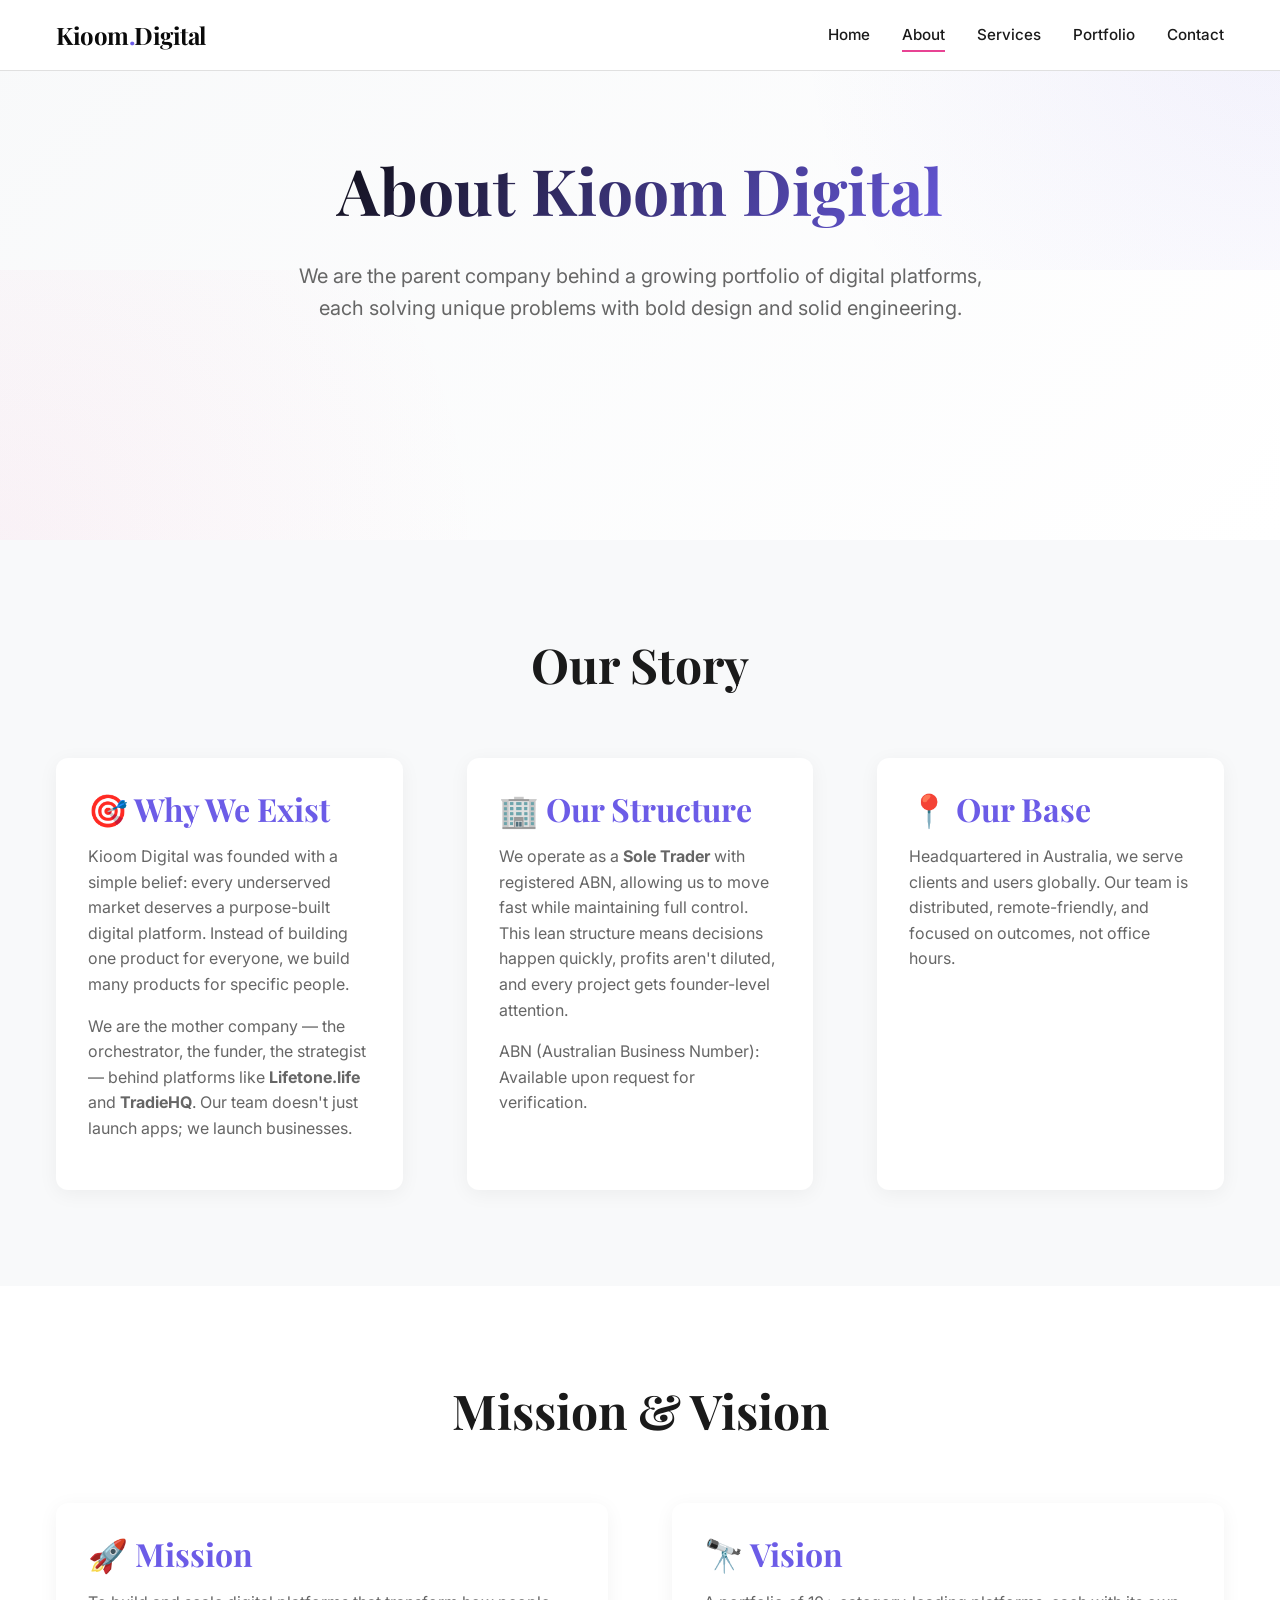
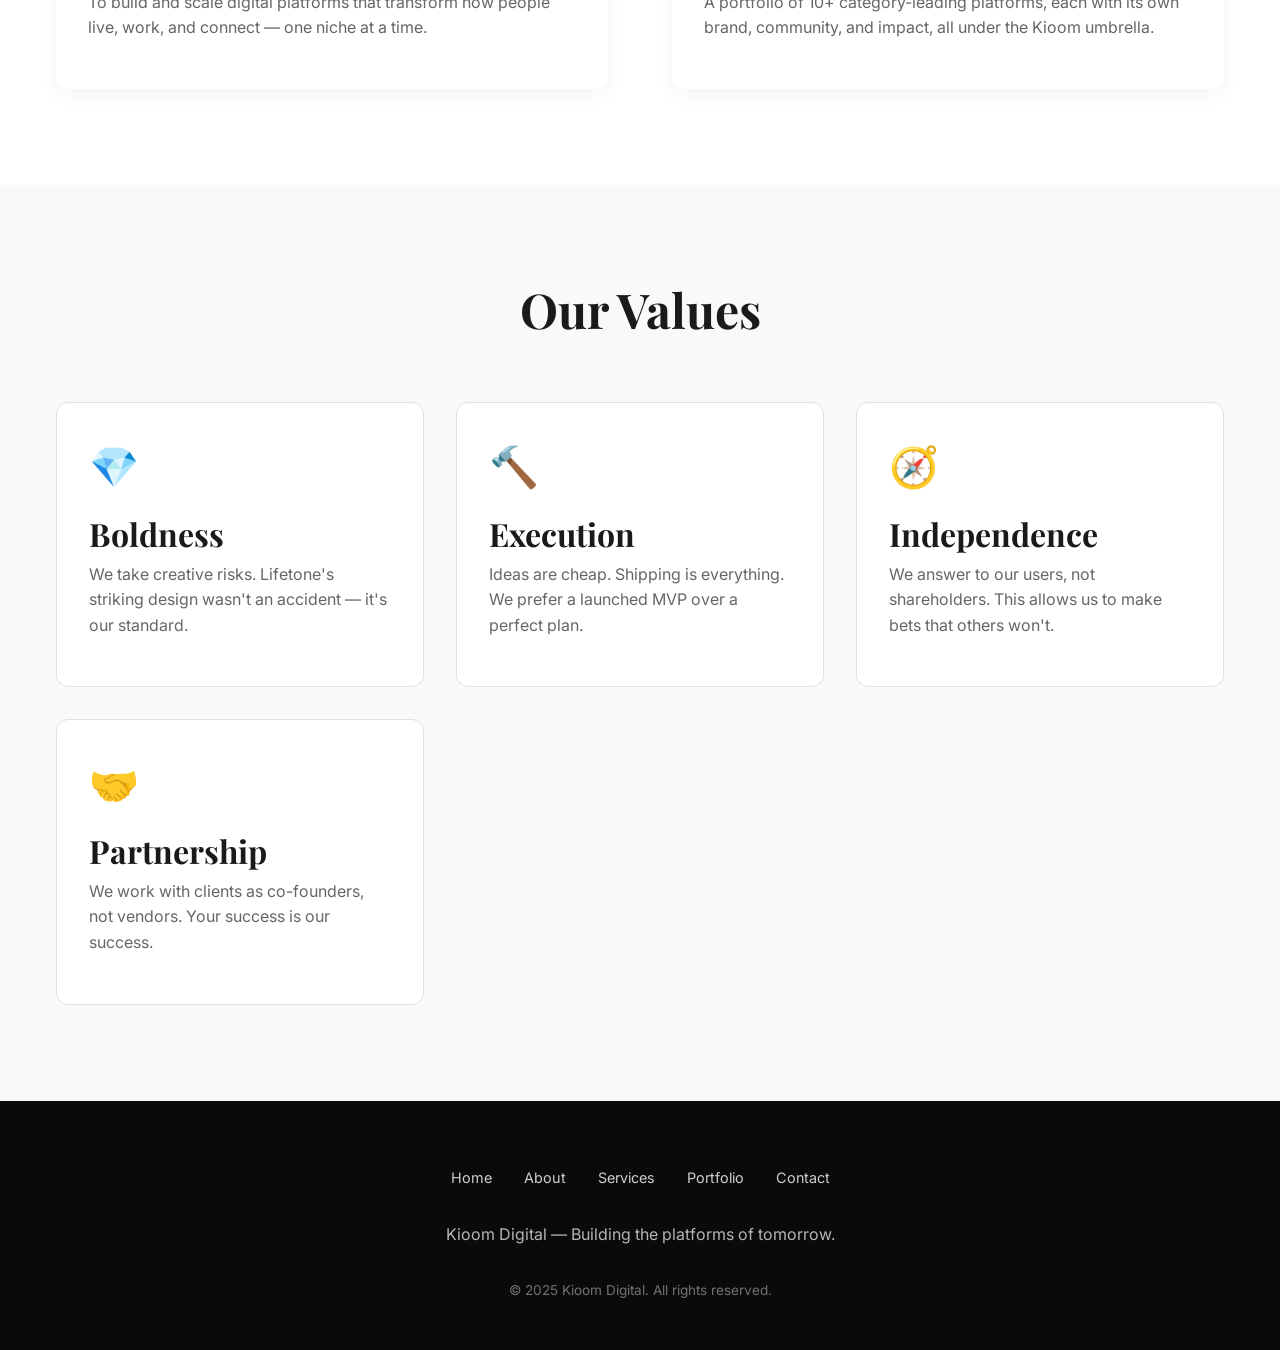
==== about.html @ c4f25bb7 "Initial commit: Kioom Digital website" ====
<!DOCTYPE html>
<html lang="en">
<head>
    <meta charset="UTF-8">
    <meta name="viewport" content="width=device-width, initial-scale=1.0">
    <meta name="description" content="About Kioom Digital - the mother company behind Lifetone.life, TradieHQ, and other innovative online platforms.">
    <title>About Us | Kioom Digital</title>

    <!-- Fonts -->
    <link rel="preconnect" href="https://fonts.googleapis.com">
    <link rel="preconnect" href="https://fonts.gstatic.com" crossorigin>
    <link href="https://fonts.googleapis.com/css2?family=Inter:wght@400;500;600;700&family=Playfair+Display:wght@700;800&display=swap" rel="stylesheet">

    <link rel="stylesheet" href="css/style.css">
</head>
<body>
    <!-- Header -->
    <header>
        <nav>
            <a href="index.html" class="logo">Kioom<span>.</span>Digital</a>
            <button class="mobile-menu-btn" aria-label="Toggle menu">☰</button>
            <ul class="nav-links">
                <li><a href="index.html">Home</a></li>
                <li><a href="about.html" class="active">About</a></li>
                <li><a href="services.html">Services</a></li>
                <li><a href="portfolio.html">Portfolio</a></li>
                <li><a href="contact.html">Contact</a></li>
            </ul>
        </nav>
    </header>

    <!-- About Hero -->
    <section class="hero" style="min-height: 60vh;">
        <div class="hero-content container">
            <h1>About Kioom Digital</h1>
            <p>We are the parent company behind a growing portfolio of digital platforms, each solving unique problems with bold design and solid engineering.</p>
        </div>
    </section>

    <!-- Story -->
    <section class="about">
        <div class="container">
            <div class="section-header">
                <h2>Our Story</h2>
            </div>
            <div class="about-grid">
                <div class="about-card">
                    <h3>🎯 Why We Exist</h3>
                    <p>Kioom Digital was founded with a simple belief: every underserved market deserves a purpose-built digital platform. Instead of building one product for everyone, we build many products for specific people.</p>
                    <p>We are the mother company — the orchestrator, the funder, the strategist — behind platforms like <strong>Lifetone.life</strong> and <strong>TradieHQ</strong>. Our team doesn't just launch apps; we launch businesses.</p>
                </div>
                <div class="about-card">
                    <h3>🏢 Our Structure</h3>
                    <p>We operate as a <strong>Sole Trader</strong> with registered ABN, allowing us to move fast while maintaining full control. This lean structure means decisions happen quickly, profits aren't diluted, and every project gets founder-level attention.</p>
                    <p>ABN (Australian Business Number): Available upon request for verification.</p>
                </div>
                <div class="about-card">
                    <h3>📍 Our Base</h3>
                    <p>Headquartered in Australia, we serve clients and users globally. Our team is distributed, remote-friendly, and focused on outcomes, not office hours.</p>
                </div>
            </div>
        </div>
    </section>

    <!-- Mission & Vision -->
    <section>
        <div class="container">
            <div class="section-header">
                <h2>Mission & Vision</h2>
            </div>
            <div class="about-grid">
                <div class="about-card">
                    <h3>🚀 Mission</h3>
                    <p>To build and scale digital platforms that transform how people live, work, and connect — one niche at a time.</p>
                </div>
                <div class="about-card">
                    <h3>🔭 Vision</h3>
                    <p>A portfolio of 10+ category-leading platforms, each with its own brand, community, and impact, all under the Kioom umbrella.</p>
                </div>
            </div>
        </div>
    </section>

    <!-- Values -->
    <section class="about">
        <div class="container">
            <div class="section-header">
                <h2>Our Values</h2>
            </div>
            <div class="services-grid">
                <div class="service-card">
                    <div class="service-icon">💎</div>
                    <h3>Boldness</h3>
                    <p>We take creative risks. Lifetone's striking design wasn't an accident — it's our standard.</p>
                </div>
                <div class="service-card">
                    <div class="service-icon">🔨</div>
                    <h3>Execution</h3>
                    <p>Ideas are cheap. Shipping is everything. We prefer a launched MVP over a perfect plan.</p>
                </div>
                <div class="service-card">
                    <div class="service-icon">🧭</div>
                    <h3>Independence</h3>
                    <p>We answer to our users, not shareholders. This allows us to make bets that others won't.</p>
                </div>
                <div class="service-card">
                    <div class="service-icon">🤝</div>
                    <h3>Partnership</h3>
                    <p>We work with clients as co-founders, not vendors. Your success is our success.</p>
                </div>
            </div>
        </div>
    </section>

    <!-- Footer -->
    <footer>
        <div class="container">
            <ul class="footer-links">
                <li><a href="index.html">Home</a></li>
                <li><a href="about.html">About</a></li>
                <li><a href="services.html">Services</a></li>
                <li><a href="portfolio.html">Portfolio</a></li>
                <li><a href="contact.html">Contact</a></li>
            </ul>
            <p>Kioom Digital — Building the platforms of tomorrow.</p>
            <p class="copyright">&copy; 2025 Kioom Digital. All rights reserved.</p>
        </div>
    </footer>

    <script src="js/script.js"></script>
</body>
</html>
---- css/style.css ----
/* Reset and Base Styles */
* {
    margin: 0;
    padding: 0;
    box-sizing: border-box;
}

:root {
    /* Color Palette - Minimal with strong accent */
    --color-bg: #ffffff;
    --color-text: #1a1a1a;
    --color-text-muted: #666666;
    --color-primary: #6c5ce7; /* Soft purple accent - inspired by Lifetone's boldness */
    --color-accent: #e84393; /* Bold pink/magenta for CTAs */
    --color-light: #f8f9fa;
    --color-border: #e0e0e0;
    --color-dark: #0a0a0a;

    /* Typography */
    --font-main: 'Inter', -apple-system, BlinkMacSystemFont, sans-serif;
    --font-heading: 'Playfair Display', Georgia, serif;

    /* Spacing */
    --spacing-xs: 0.5rem;
    --spacing-sm: 1rem;
    --spacing-md: 2rem;
    --spacing-lg: 4rem;
    --spacing-xl: 6rem;

    /* Transitions */
    --transition: all 0.3s ease;
}

html {
    scroll-behavior: smooth;
}

body {
    font-family: var(--font-main);
    background-color: var(--color-bg);
    color: var(--color-text);
    line-height: 1.6;
    overflow-x: hidden;
}

/* Typography */
h1, h2, h3, h4 {
    font-family: var(--font-heading);
    font-weight: 700;
    line-height: 1.2;
    margin-bottom: var(--spacing-sm);
}

h1 { font-size: clamp(2.5rem, 5vw, 4rem); }
h2 { font-size: clamp(2rem, 4vw, 3rem); }
h3 { font-size: clamp(1.5rem, 3vw, 2rem); }
h4 { font-size: 1.25rem; }

p {
    margin-bottom: var(--spacing-sm);
    color: var(--color-text-muted);
    font-size: 1rem;
}

a {
    color: var(--color-primary);
    text-decoration: none;
    transition: var(--transition);
}

a:hover {
    color: var(--color-accent);
}

/* Container */
.container {
    max-width: 1200px;
    margin: 0 auto;
    padding: 0 var(--spacing-sm);
}

/* Header & Navigation */
header {
    position: fixed;
    top: 0;
    left: 0;
    right: 0;
    background: rgba(255, 255, 255, 0.95);
    backdrop-filter: blur(10px);
    -webkit-backdrop-filter: blur(10px);
    border-bottom: 1px solid var(--color-border);
    z-index: 1000;
    transition: var(--transition);
}

nav {
    display: flex;
    justify-content: space-between;
    align-items: center;
    height: 70px;
    max-width: 1200px;
    margin: 0 auto;
    padding: 0 var(--spacing-sm);
}

.logo {
    font-family: var(--font-heading);
    font-size: 1.5rem;
    font-weight: 700;
    color: var(--color-dark);
    text-decoration: none;
    letter-spacing: -0.02em;
}

.logo span {
    color: var(--color-primary);
}

.nav-links {
    display: flex;
    gap: var(--spacing-md);
    list-style: none;
}

.nav-links a {
    font-size: 0.95rem;
    font-weight: 500;
    color: var(--color-text);
    padding: var(--spacing-xs) 0;
    position: relative;
}

.nav-links a::after {
    content: '';
    position: absolute;
    bottom: 0;
    left: 0;
    width: 0;
    height: 2px;
    background: var(--color-accent);
    transition: width 0.3s ease;
}

.nav-links a:hover::after,
.nav-links a.active::after {
    width: 100%;
}

/* Mobile Navigation (simple) */
.mobile-menu-btn {
    display: none;
    background: none;
    border: none;
    font-size: 1.5rem;
    cursor: pointer;
    color: var(--color-text);
}

/* Hero Section */
.hero {
    min-height: 100vh;
    display: flex;
    align-items: center;
    justify-content: center;
    text-align: center;
    padding: var(--spacing-xl) var(--spacing-sm);
    background: linear-gradient(135deg, var(--color-light) 0%, var(--color-bg) 100%);
    position: relative;
    overflow: hidden;
}

.hero::before {
    content: '';
    position: absolute;
    top: -50%;
    right: -50%;
    width: 100%;
    height: 100%;
    background: radial-gradient(circle, rgba(108, 92, 231, 0.08) 0%, transparent 70%);
    z-index: 0;
}

.hero::after {
    content: '';
    position: absolute;
    bottom: -50%;
    left: -50%;
    width: 100%;
    height: 100%;
    background: radial-gradient(circle, rgba(232, 67, 147, 0.05) 0%, transparent 70%);
    z-index: 0;
}

.hero-content {
    position: relative;
    z-index: 1;
    max-width: 900px;
}

.hero h1 {
    margin-bottom: var(--spacing-md);
    background: linear-gradient(135deg, var(--color-dark) 0%, var(--color-primary) 100%);
    -webkit-background-clip: text;
    -webkit-text-fill-color: transparent;
    background-clip: text;
}

.hero p {
    font-size: clamp(1.1rem, 2vw, 1.25rem);
    margin-bottom: var(--spacing-lg);
    max-width: 700px;
    margin-left: auto;
    margin-right: auto;
}

.hero-buttons {
    display: flex;
    gap: var(--spacing-sm);
    justify-content: center;
    flex-wrap: wrap;
}

/* Buttons */
.btn {
    display: inline-flex;
    align-items: center;
    gap: var(--spacing-xs);
    padding: 0.875rem 2rem;
    border-radius: 50px;
    font-weight: 600;
    font-size: 0.95rem;
    cursor: pointer;
    transition: var(--transition);
    border: 2px solid transparent;
    text-decoration: none;
}

.btn-primary {
    background: var(--color-accent);
    color: white;
    border-color: var(--color-accent);
}

.btn-primary:hover {
    background: var(--color-dark);
    border-color: var(--color-dark);
    transform: translateY(-2px);
    box-shadow: 0 4px 12px rgba(232, 67, 147, 0.3);
}

.btn-secondary {
    background: transparent;
    color: var(--color-primary);
    border-color: var(--color-primary);
}

.btn-secondary:hover {
    background: var(--color-primary);
    color: white;
    transform: translateY(-2px);
}

/* Sections */
section {
    padding: var(--spacing-xl) 0;
}

.section-header {
    text-align: center;
    max-width: 700px;
    margin: 0 auto var(--spacing-lg);
}

.section-header h2 {
    margin-bottom: var(--spacing-sm);
}

.section-header p {
    margin-bottom: 0;
}

/* About Section */
.about {
    background: var(--color-light);
}

.about-grid {
    display: grid;
    grid-template-columns: repeat(auto-fit, minmax(300px, 1fr));
    gap: var(--spacing-lg);
    margin-top: var(--spacing-lg);
}

.about-card {
    background: white;
    padding: var(--spacing-md);
    border-radius: 12px;
    box-shadow: 0 4px 20px rgba(0,0,0,0.05);
    transition: var(--transition);
}

.about-card:hover {
    transform: translateY(-5px);
    box-shadow: 0 8px 30px rgba(0,0,0,0.1);
}

.about-card h3 {
    color: var(--color-primary);
    margin-bottom: var(--spacing-sm);
}

/* Services Section */
.services-grid {
    display: grid;
    grid-template-columns: repeat(auto-fit, minmax(280px, 1fr));
    gap: var(--spacing-md);
    margin-top: var(--spacing-lg);
}

.service-card {
    background: white;
    border: 1px solid var(--color-border);
    border-radius: 12px;
    padding: var(--spacing-md);
    transition: var(--transition);
    position: relative;
    overflow: hidden;
}

.service-card::before {
    content: '';
    position: absolute;
    top: 0;
    left: 0;
    width: 4px;
    height: 100%;
    background: var(--color-accent);
    transform: scaleY(0);
    transition: transform 0.3s ease;
}

.service-card:hover::before {
    transform: scaleY(1);
}

.service-card:hover {
    border-color: var(--color-accent);
    transform: translateY(-3px);
    box-shadow: 0 8px 25px rgba(0,0,0,0.08);
}

.service-icon {
    font-size: 2.5rem;
    margin-bottom: var(--spacing-sm);
}

.service-card h3 {
    margin-bottom: var(--spacing-xs);
}

/* Portfolio Section */
.portfolio {
    background: var(--color-light);
}

.portfolio-grid {
    display: grid;
    grid-template-columns: repeat(auto-fit, minmax(320px, 1fr));
    gap: var(--spacing-lg);
    margin-top: var(--spacing-lg);
}

.portfolio-item {
    background: white;
    border-radius: 16px;
    overflow: hidden;
    box-shadow: 0 4px 20px rgba(0,0,0,0.08);
    transition: var(--transition);
}

.portfolio-item:hover {
    transform: translateY(-8px);
    box-shadow: 0 12px 40px rgba(0,0,0,0.15);
}

.portfolio-image {
    width: 100%;
    height: 220px;
    object-fit: cover;
    background: linear-gradient(135deg, var(--color-primary) 0%, var(--color-accent) 100%);
    display: flex;
    align-items: center;
    justify-content: center;
    color: white;
    font-size: 2rem;
    font-family: var(--font-heading);
}

.portfolio-content {
    padding: var(--spacing-md);
}

.portfolio-content h3 {
    margin-bottom: var(--spacing-xs);
    color: var(--color-dark);
}

.portfolio-content .tag {
    display: inline-block;
    padding: 0.25rem 0.75rem;
    background: var(--color-light);
    color: var(--color-primary);
    border-radius: 50px;
    font-size: 0.75rem;
    font-weight: 600;
    margin-bottom: var(--spacing-sm);
}

/* Contact Section */
.contact-container {
    max-width: 800px;
    margin: 0 auto;
}

.contact-form {
    background: white;
    padding: var(--spacing-lg);
    border-radius: 16px;
    box-shadow: 0 8px 30px rgba(0,0,0,0.08);
    border: 1px solid var(--color-border);
}

.form-group {
    margin-bottom: var(--spacing-md);
}

.form-group label {
    display: block;
    margin-bottom: var(--spacing-xs);
    font-weight: 600;
    color: var(--color-dark);
}

.form-group input,
.form-group textarea,
.form-group select {
    width: 100%;
    padding: 0.875rem;
    border: 1px solid var(--color-border);
    border-radius: 8px;
    font-family: var(--font-main);
    font-size: 1rem;
    transition: var(--transition);
}

.form-group input:focus,
.form-group textarea:focus,
.form-group select:focus {
    outline: none;
    border-color: var(--color-accent);
    box-shadow: 0 0 0 3px rgba(232, 67, 147, 0.1);
}

.form-group textarea {
    min-height: 150px;
    resize: vertical;
}

.form-row {
    display: grid;
    grid-template-columns: 1fr 1fr;
    gap: var(--spacing-md);
}

/* Footer */
footer {
    background: var(--color-dark);
    color: white;
    padding: var(--spacing-lg) 0 var(--spacing-md);
    text-align: center;
}

footer p {
    color: rgba(255,255,255,0.7);
    margin-bottom: var(--spacing-sm);
}

.footer-links {
    display: flex;
    justify-content: center;
    gap: var(--spacing-md);
    list-style: none;
    margin-bottom: var(--spacing-md);
}

.footer-links a {
    color: white;
    font-size: 0.9rem;
    opacity: 0.8;
    transition: opacity 0.3s;
}

.footer-links a:hover {
    opacity: 1;
    color: var(--color-accent);
}

.copyright {
    font-size: 0.85rem;
    opacity: 0.6;
    margin-top: var(--spacing-md);
}

/* Utility Classes */
.text-center { text-align: center; }
.text-left { text-align: left; }
.text-right { text-align: right; }
.mt-sm { margin-top: var(--spacing-sm); }
.mt-md { margin-top: var(--spacing-md); }
.mt-lg { margin-top: var(--spacing-lg); }
.mb-sm { margin-bottom: var(--spacing-sm); }
.mb-md { margin-bottom: var(--spacing-md); }
.mb-lg { margin-bottom: var(--spacing-lg); }

/* Brands Section (on homepage) */
.brands {
    padding: var(--spacing-md) 0;
    opacity: 0.7;
}

.brand-list {
    display: flex;
    justify-content: center;
    flex-wrap: wrap;
    gap: var(--spacing-md);
}

.brand-item {
    font-family: var(--font-heading);
    font-size: 1.25rem;
    color: var(--color-text-muted);
    padding: var(--spacing-xs) var(--spacing-sm);
    border-right: 1px solid var(--color-border);
}

.brand-item:last-child {
    border-right: none;
}

/* Responsive */
@media (max-width: 768px) {
    .nav-links {
        display: none; /* Simplification: hide on mobile for now */
    }

    .mobile-menu-btn {
        display: block;
    }

    .hero-buttons {
        flex-direction: column;
        align-items: center;
    }

    .btn {
        width: 100%;
        max-width: 300px;
        justify-content: center;
    }

    .form-row {
        grid-template-columns: 1fr;
    }

    section {
        padding: var(--spacing-lg) 0;
    }
}

/* Smooth scroll behavior for anchor links */
html {
    scroll-padding-top: 80px; /* offset fixed header */
}
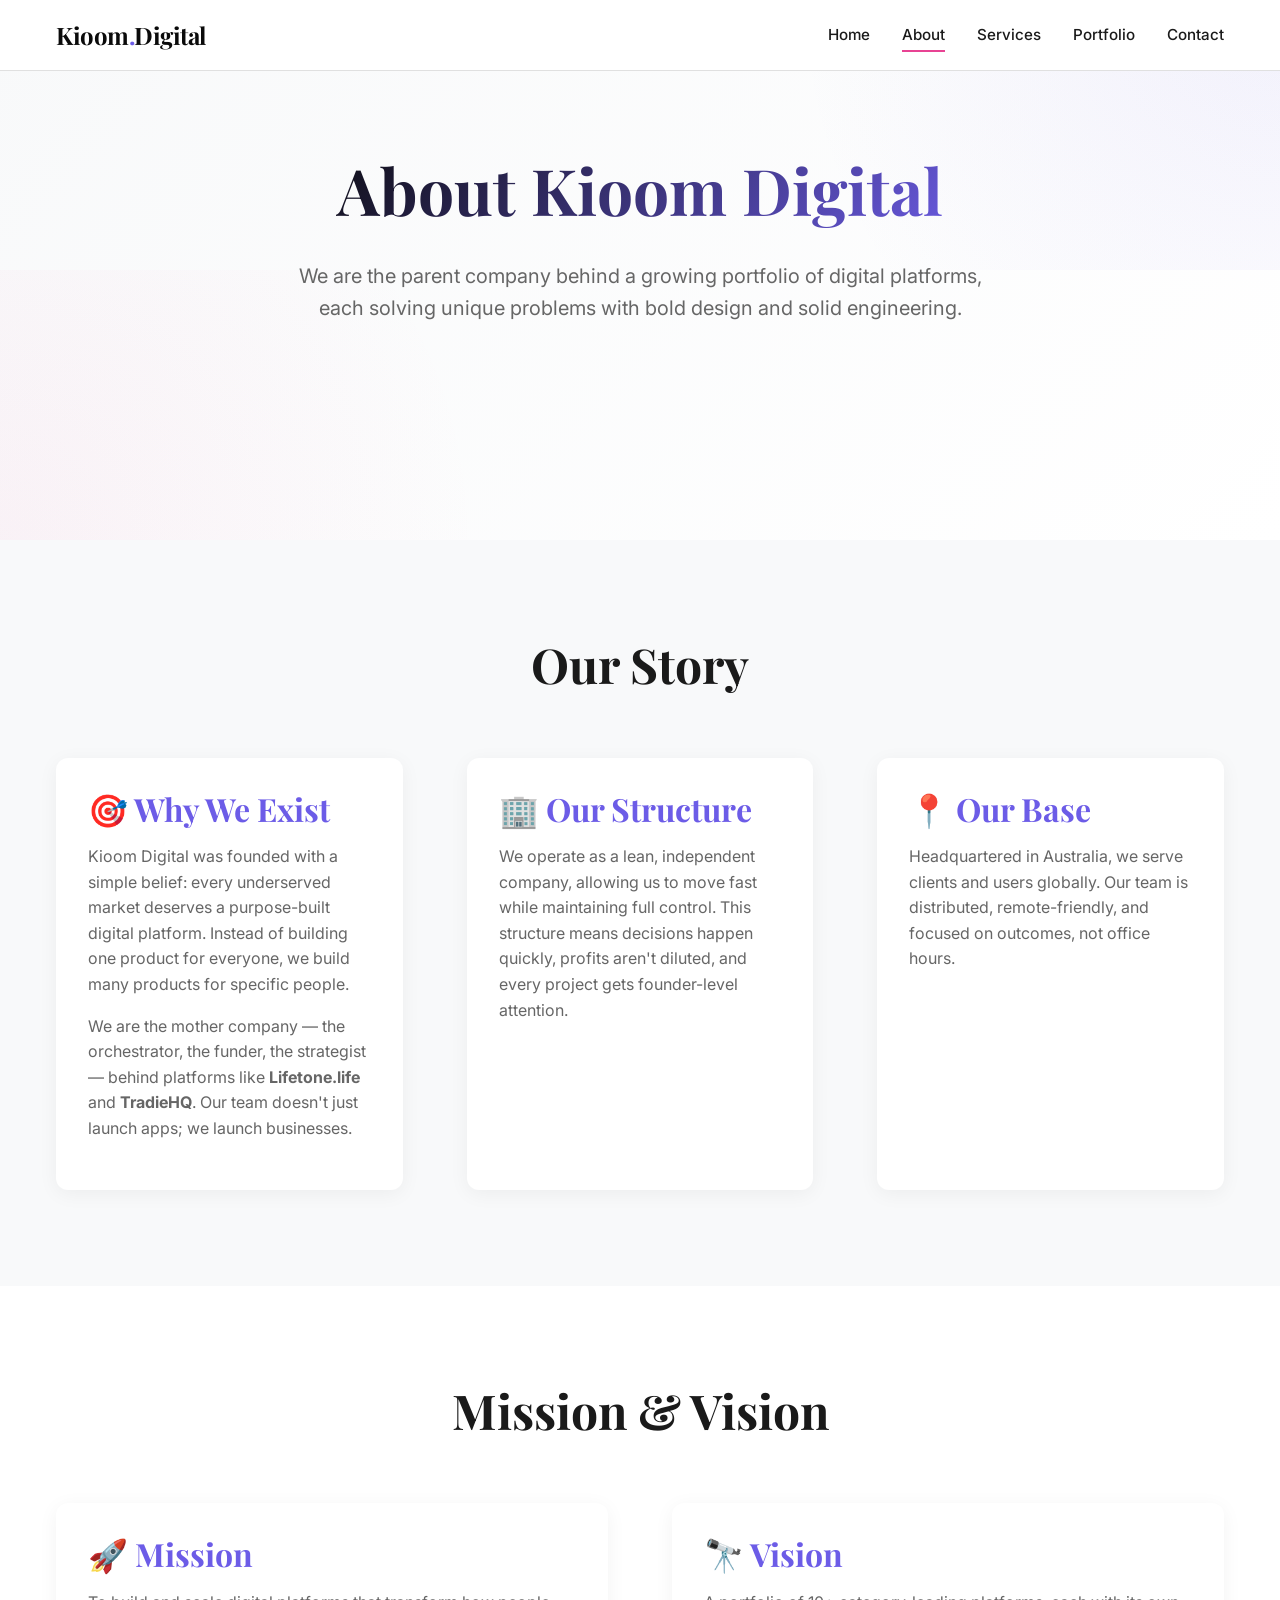
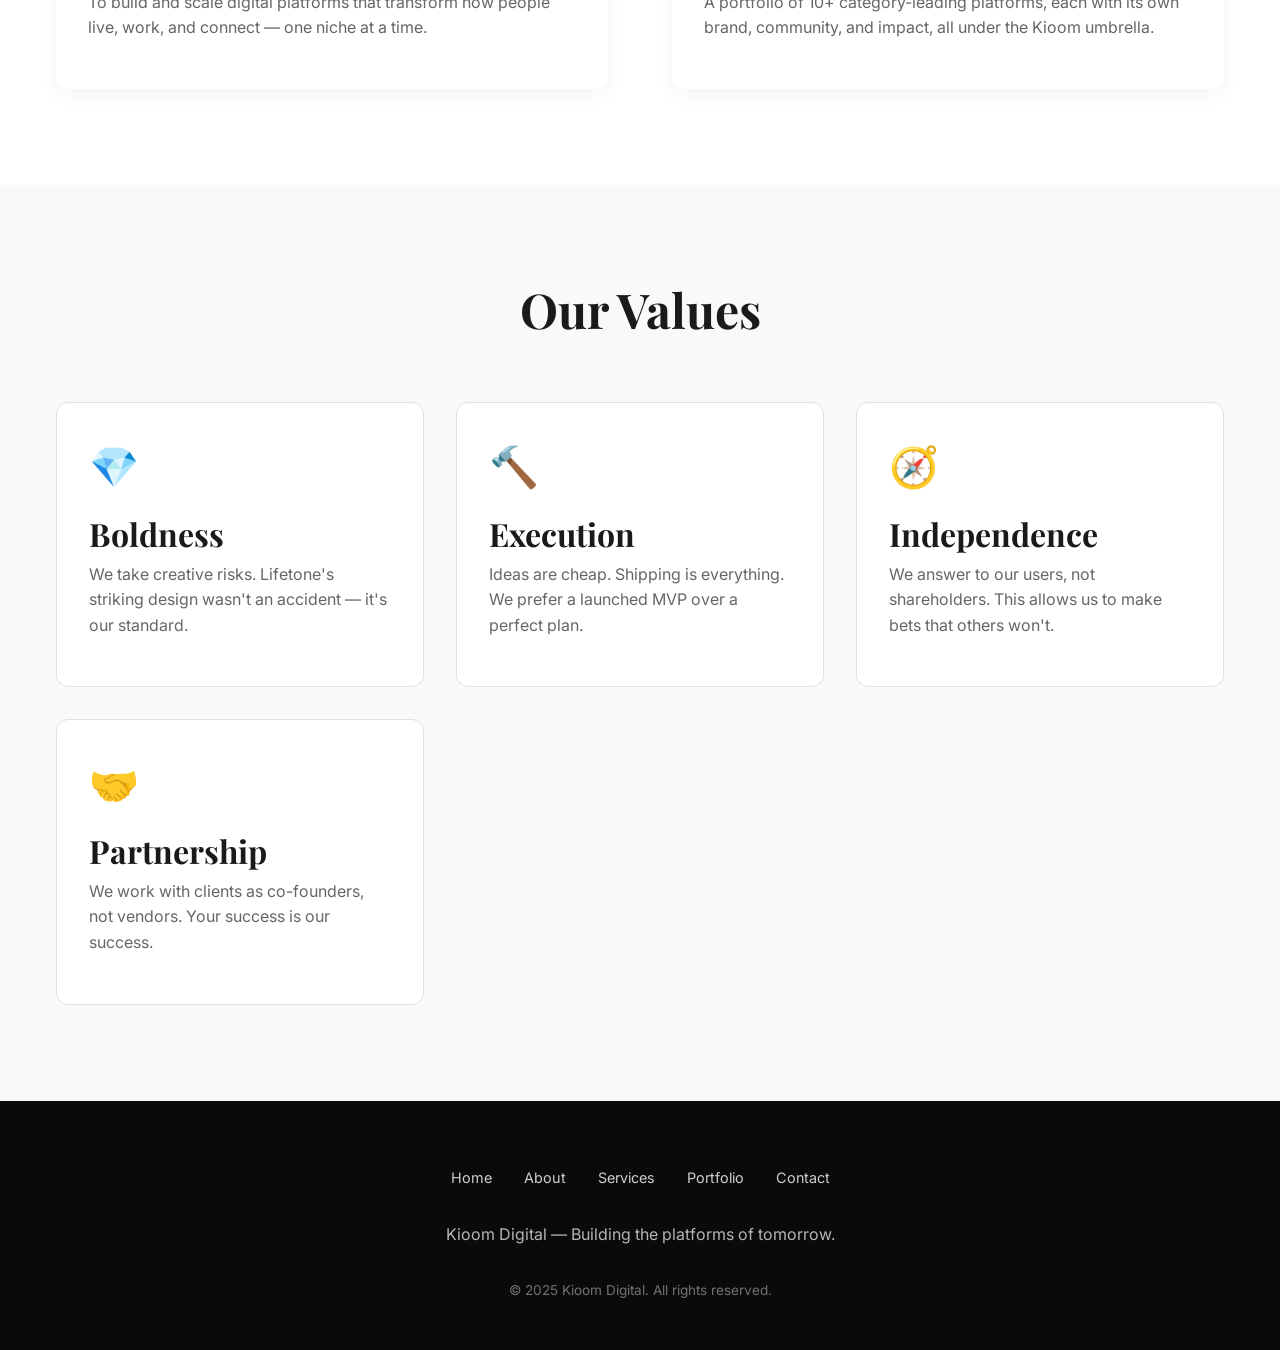
==== commit f21ab526: "Remove ABN references and unify contact email to hello@kioomdigital.com" ====
--- a/about.html
+++ b/about.html
@@ -51,8 +51,7 @@
                 </div>
                 <div class="about-card">
                     <h3>🏢 Our Structure</h3>
-                    <p>We operate as a <strong>Sole Trader</strong> with registered ABN, allowing us to move fast while maintaining full control. This lean structure means decisions happen quickly, profits aren't diluted, and every project gets founder-level attention.</p>
-                    <p>ABN (Australian Business Number): Available upon request for verification.</p>
+                    <p>We operate as a lean, independent company, allowing us to move fast while maintaining full control. This structure means decisions happen quickly, profits aren't diluted, and every project gets founder-level attention.</p>
                 </div>
                 <div class="about-card">
                     <h3>📍 Our Base</h3>
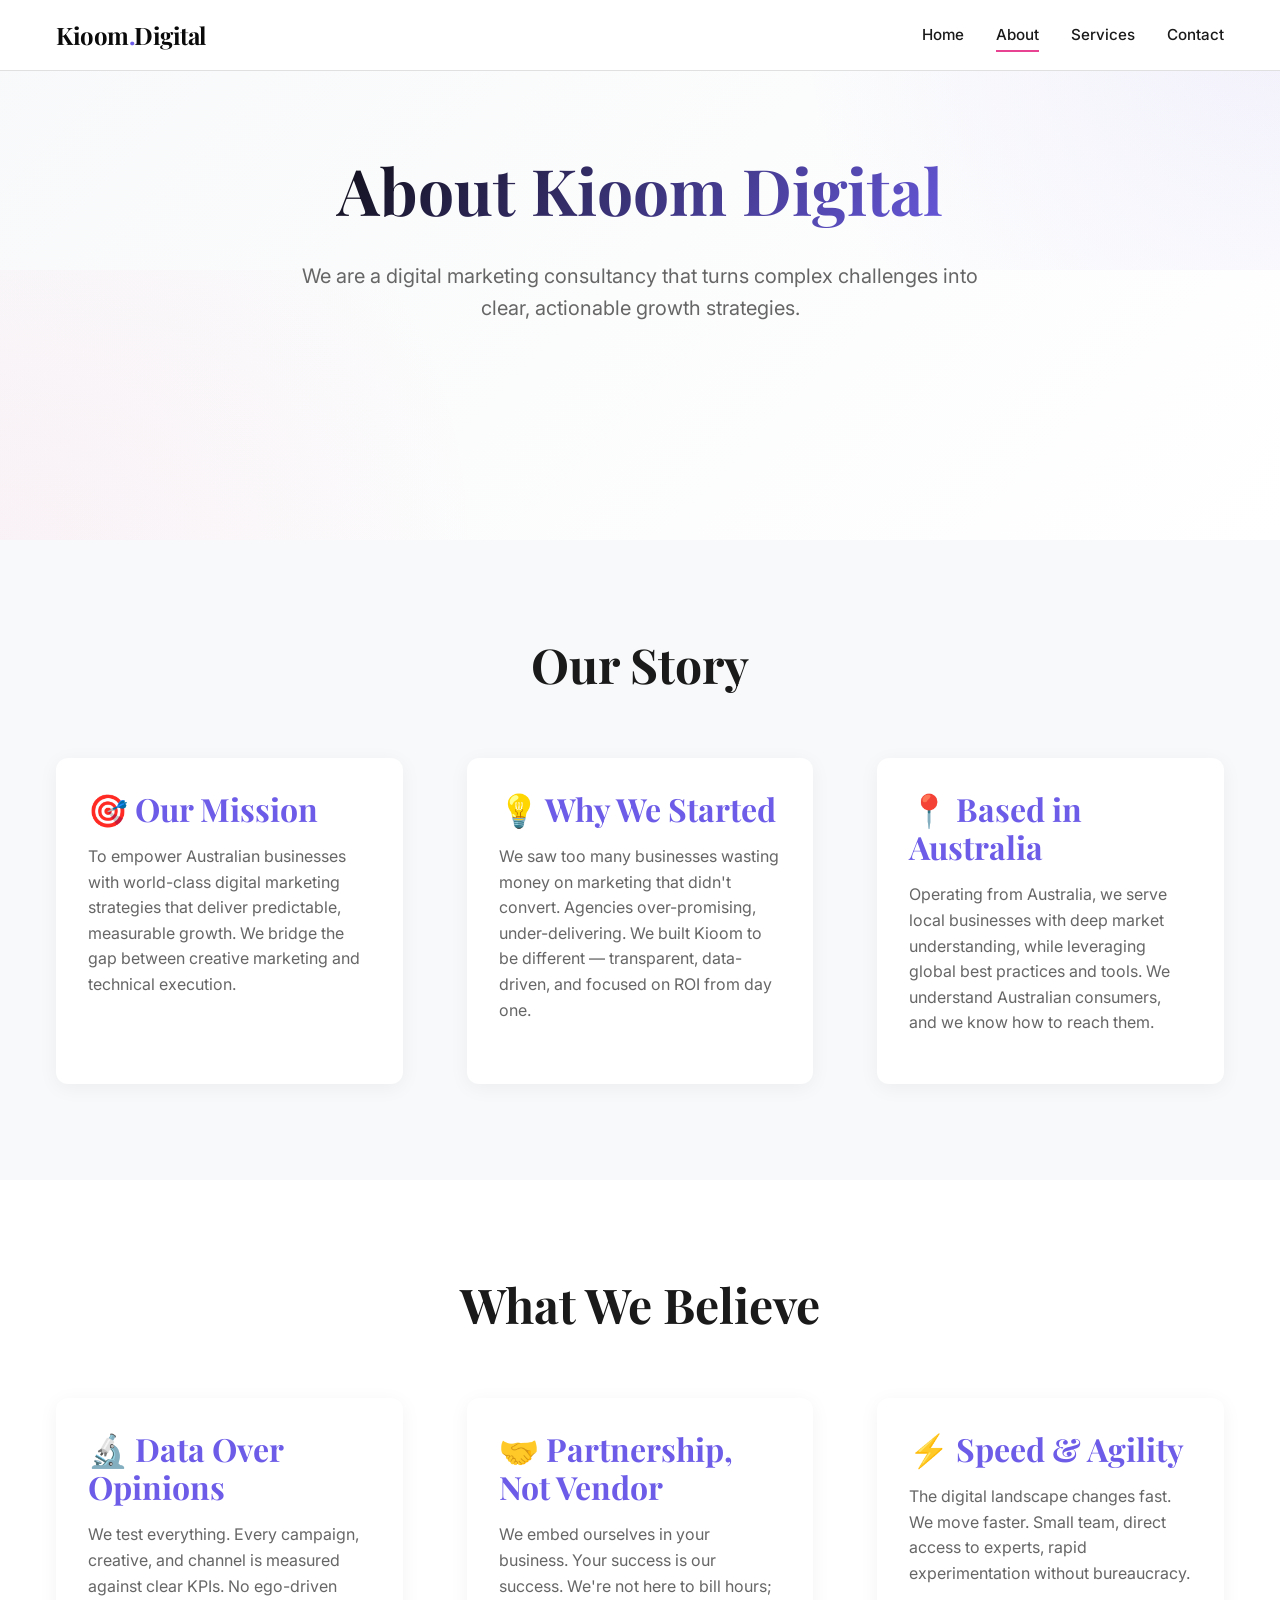
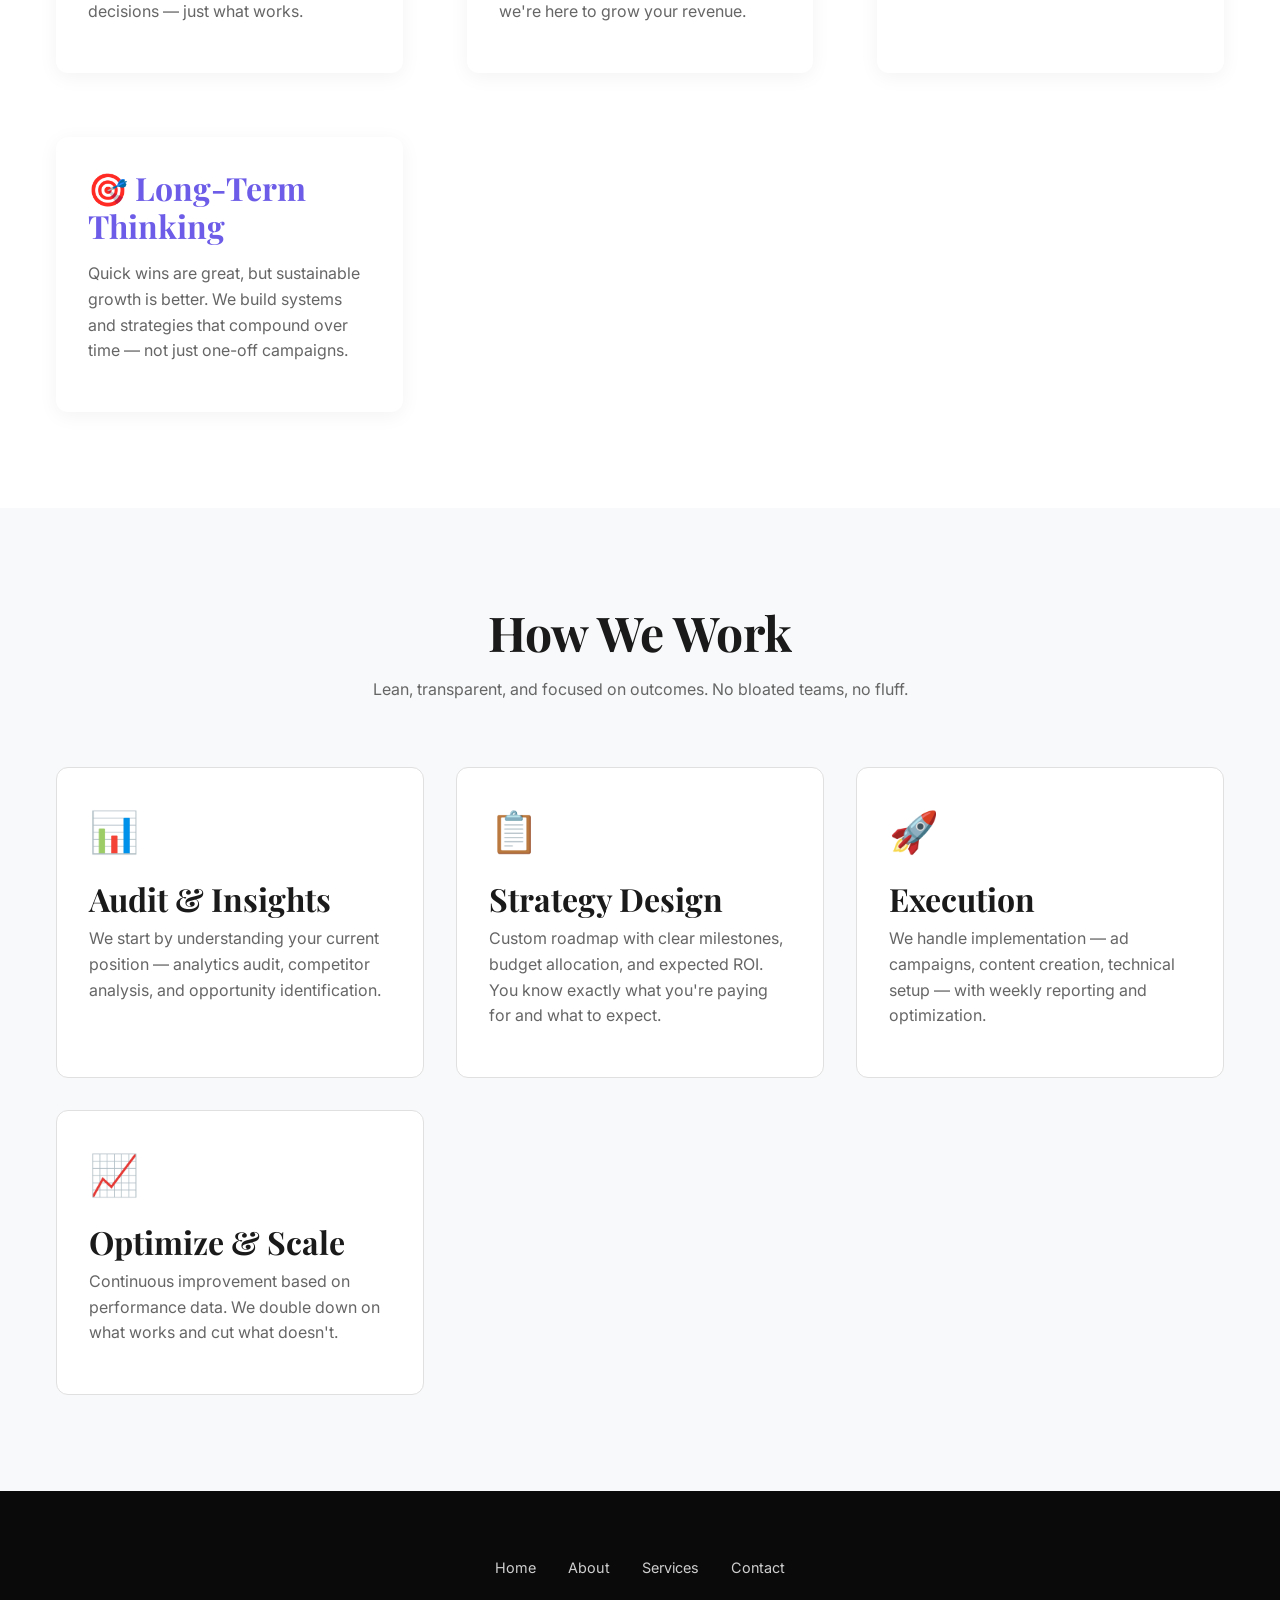
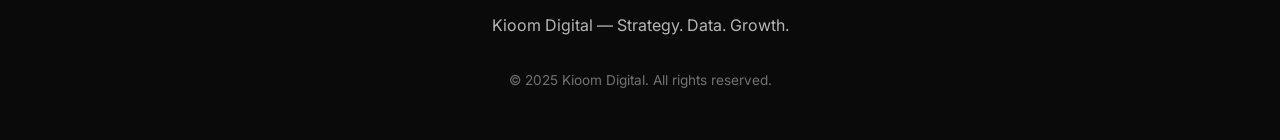
==== commit 3d4fc4f9: "Rebrand as digital marketing consultancy: remove Lifetone/TradieHQ, add full-bleed hero, update all " ====
--- a/about.html
+++ b/about.html
@@ -3,7 +3,7 @@
 <head>
     <meta charset="UTF-8">
     <meta name="viewport" content="width=device-width, initial-scale=1.0">
-    <meta name="description" content="About Kioom Digital - the mother company behind Lifetone.life, TradieHQ, and other innovative online platforms.">
+    <meta name="description" content="About Kioom Digital - Australian digital marketing consultancy focused on growth strategy and measurable results.">
     <title>About Us | Kioom Digital</title>
 
     <!-- Fonts -->
@@ -23,7 +23,6 @@
                 <li><a href="index.html">Home</a></li>
                 <li><a href="about.html" class="active">About</a></li>
                 <li><a href="services.html">Services</a></li>
-                <li><a href="portfolio.html">Portfolio</a></li>
                 <li><a href="contact.html">Contact</a></li>
             </ul>
         </nav>
@@ -33,7 +32,7 @@
     <section class="hero" style="min-height: 60vh;">
         <div class="hero-content container">
             <h1>About Kioom Digital</h1>
-            <p>We are the parent company behind a growing portfolio of digital platforms, each solving unique problems with bold design and solid engineering.</p>
+            <p>We are a digital marketing consultancy that turns complex challenges into clear, actionable growth strategies.</p>
         </div>
     </section>
 
@@ -45,67 +44,75 @@
             </div>
             <div class="about-grid">
                 <div class="about-card">
-                    <h3>🎯 Why We Exist</h3>
-                    <p>Kioom Digital was founded with a simple belief: every underserved market deserves a purpose-built digital platform. Instead of building one product for everyone, we build many products for specific people.</p>
-                    <p>We are the mother company — the orchestrator, the funder, the strategist — behind platforms like <strong>Lifetone.life</strong> and <strong>TradieHQ</strong>. Our team doesn't just launch apps; we launch businesses.</p>
+                    <h3>🎯 Our Mission</h3>
+                    <p>To empower Australian businesses with world-class digital marketing strategies that deliver predictable, measurable growth. We bridge the gap between creative marketing and technical execution.</p>
                 </div>
                 <div class="about-card">
-                    <h3>🏢 Our Structure</h3>
-                    <p>We operate as a lean, independent company, allowing us to move fast while maintaining full control. This structure means decisions happen quickly, profits aren't diluted, and every project gets founder-level attention.</p>
+                    <h3>💡 Why We Started</h3>
+                    <p>We saw too many businesses wasting money on marketing that didn't convert. Agencies over-promising, under-delivering. We built Kioom to be different — transparent, data-driven, and focused on ROI from day one.</p>
                 </div>
                 <div class="about-card">
-                    <h3>📍 Our Base</h3>
-                    <p>Headquartered in Australia, we serve clients and users globally. Our team is distributed, remote-friendly, and focused on outcomes, not office hours.</p>
+                    <h3>📍 Based in Australia</h3>
+                    <p>Operating from Australia, we serve local businesses with deep market understanding, while leveraging global best practices and tools. We understand Australian consumers, and we know how to reach them.</p>
                 </div>
             </div>
         </div>
     </section>
 
-    <!-- Mission & Vision -->
+    <!-- What We Believe -->
     <section>
         <div class="container">
             <div class="section-header">
-                <h2>Mission & Vision</h2>
+                <h2>What We Believe</h2>
             </div>
             <div class="about-grid">
                 <div class="about-card">
-                    <h3>🚀 Mission</h3>
-                    <p>To build and scale digital platforms that transform how people live, work, and connect — one niche at a time.</p>
+                    <h3>🔬 Data Over Opinions</h3>
+                    <p>We test everything. Every campaign, creative, and channel is measured against clear KPIs. No ego-driven decisions — just what works.</p>
                 </div>
                 <div class="about-card">
-                    <h3>🔭 Vision</h3>
-                    <p>A portfolio of 10+ category-leading platforms, each with its own brand, community, and impact, all under the Kioom umbrella.</p>
+                    <h3>🤝 Partnership, Not Vendor</h3>
+                    <p>We embed ourselves in your business. Your success is our success. We're not here to bill hours; we're here to grow your revenue.</p>
+                </div>
+                <div class="about-card">
+                    <h3>⚡ Speed & Agility</h3>
+                    <p>The digital landscape changes fast. We move faster. Small team, direct access to experts, rapid experimentation without bureaucracy.</p>
+                </div>
+                <div class="about-card">
+                    <h3>🎯 Long-Term Thinking</h3>
+                    <p>Quick wins are great, but sustainable growth is better. We build systems and strategies that compound over time — not just one-off campaigns.</p>
                 </div>
             </div>
         </div>
     </section>
 
-    <!-- Values -->
+    <!-- Team Philosophy -->
     <section class="about">
         <div class="container">
             <div class="section-header">
-                <h2>Our Values</h2>
+                <h2>How We Work</h2>
+                <p>Lean, transparent, and focused on outcomes. No bloated teams, no fluff.</p>
             </div>
-            <div class="services-grid">
+            <div class="services-grid" style="grid-template-columns: repeat(auto-fit, minmax(280px, 1fr));">
                 <div class="service-card">
-                    <div class="service-icon">💎</div>
-                    <h3>Boldness</h3>
-                    <p>We take creative risks. Lifetone's striking design wasn't an accident — it's our standard.</p>
+                    <div class="service-icon">📊</div>
+                    <h3>Audit & Insights</h3>
+                    <p>We start by understanding your current position — analytics audit, competitor analysis, and opportunity identification.</p>
                 </div>
                 <div class="service-card">
-                    <div class="service-icon">🔨</div>
-                    <h3>Execution</h3>
-                    <p>Ideas are cheap. Shipping is everything. We prefer a launched MVP over a perfect plan.</p>
+                    <div class="service-icon">📋</div>
+                    <h3>Strategy Design</h3>
+                    <p>Custom roadmap with clear milestones, budget allocation, and expected ROI. You know exactly what you're paying for and what to expect.</p>
                 </div>
                 <div class="service-card">
-                    <div class="service-icon">🧭</div>
-                    <h3>Independence</h3>
-                    <p>We answer to our users, not shareholders. This allows us to make bets that others won't.</p>
+                    <div class="service-icon">🚀</div>
+                    <h3>Execution</h3>
+                    <p>We handle implementation — ad campaigns, content creation, technical setup — with weekly reporting and optimization.</p>
                 </div>
                 <div class="service-card">
-                    <div class="service-icon">🤝</div>
-                    <h3>Partnership</h3>
-                    <p>We work with clients as co-founders, not vendors. Your success is our success.</p>
+                    <div class="service-icon">📈</div>
+                    <h3>Optimize & Scale</h3>
+                    <p>Continuous improvement based on performance data. We double down on what works and cut what doesn't.</p>
                 </div>
             </div>
         </div>
@@ -118,10 +125,9 @@
                 <li><a href="index.html">Home</a></li>
                 <li><a href="about.html">About</a></li>
                 <li><a href="services.html">Services</a></li>
-                <li><a href="portfolio.html">Portfolio</a></li>
                 <li><a href="contact.html">Contact</a></li>
             </ul>
-            <p>Kioom Digital — Building the platforms of tomorrow.</p>
+            <p>Kioom Digital — Strategy. Data. Growth.</p>
             <p class="copyright">&copy; 2025 Kioom Digital. All rights reserved.</p>
         </div>
     </footer>
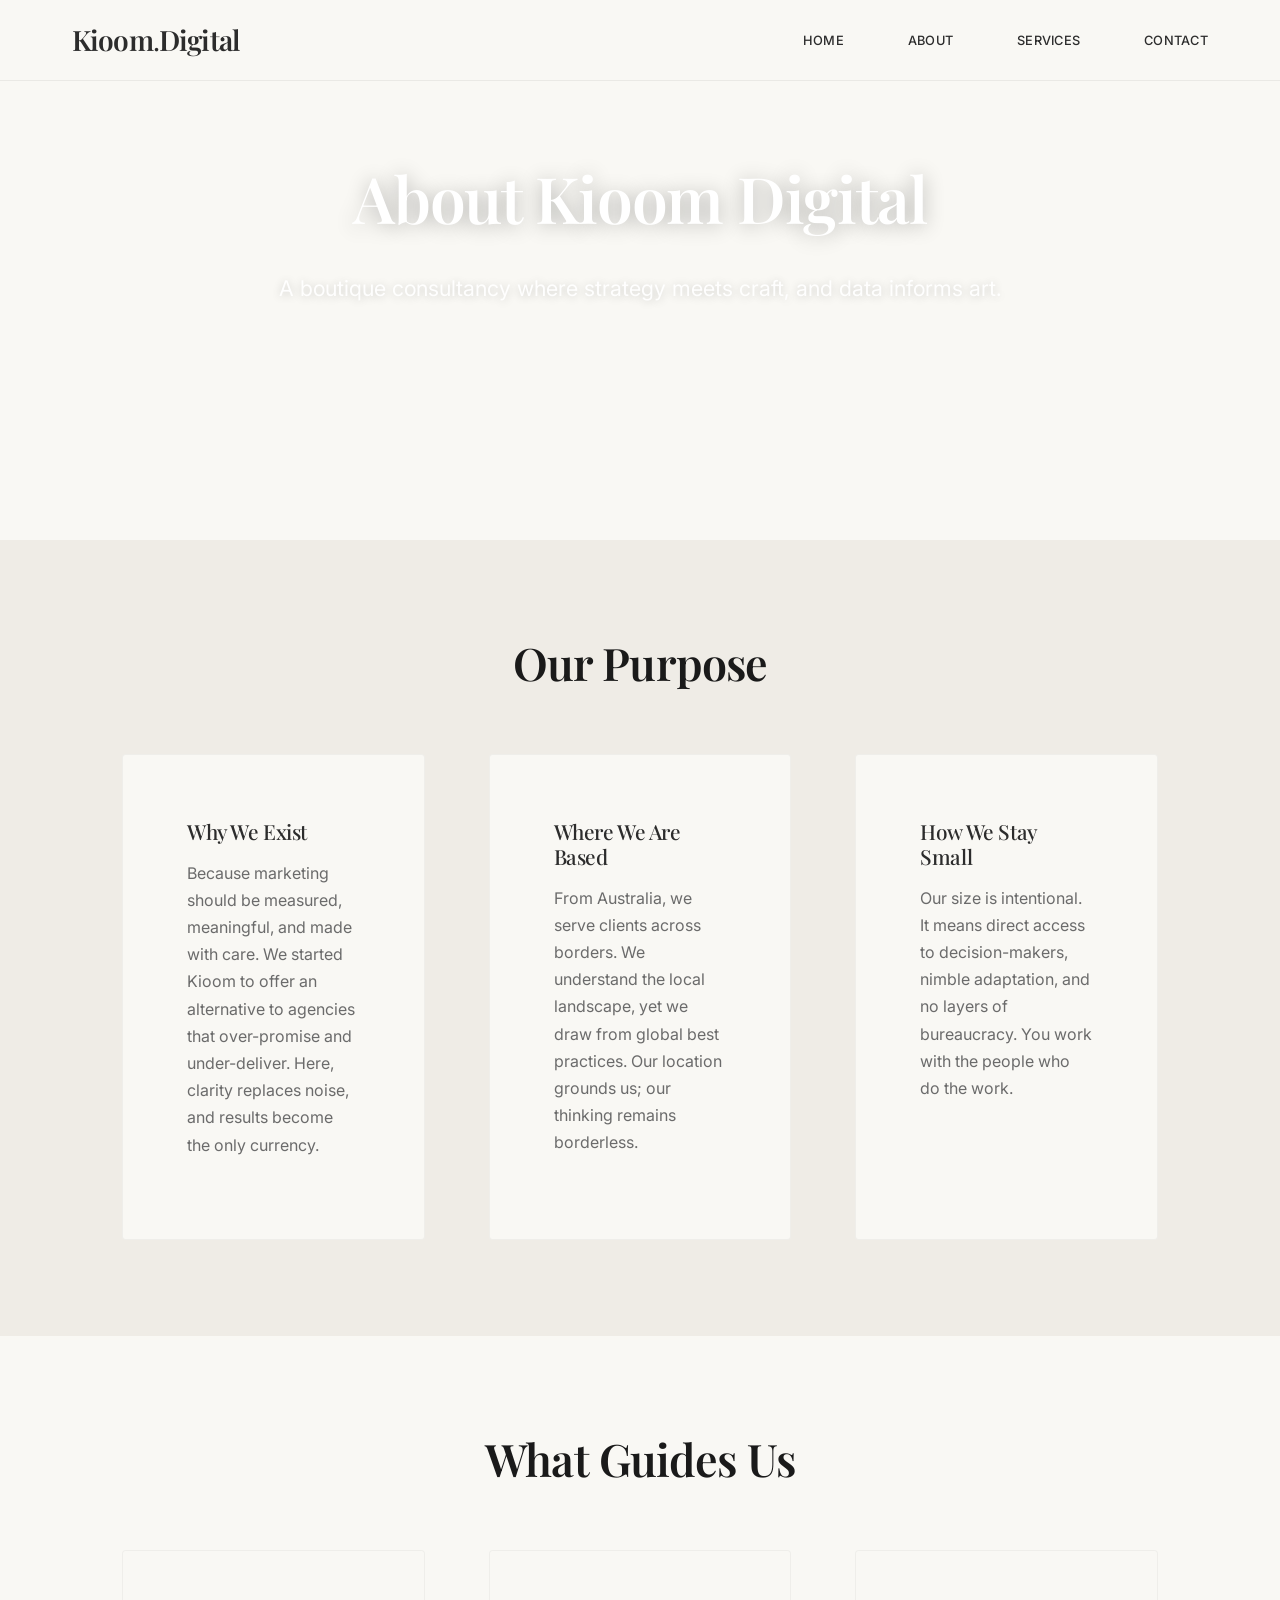
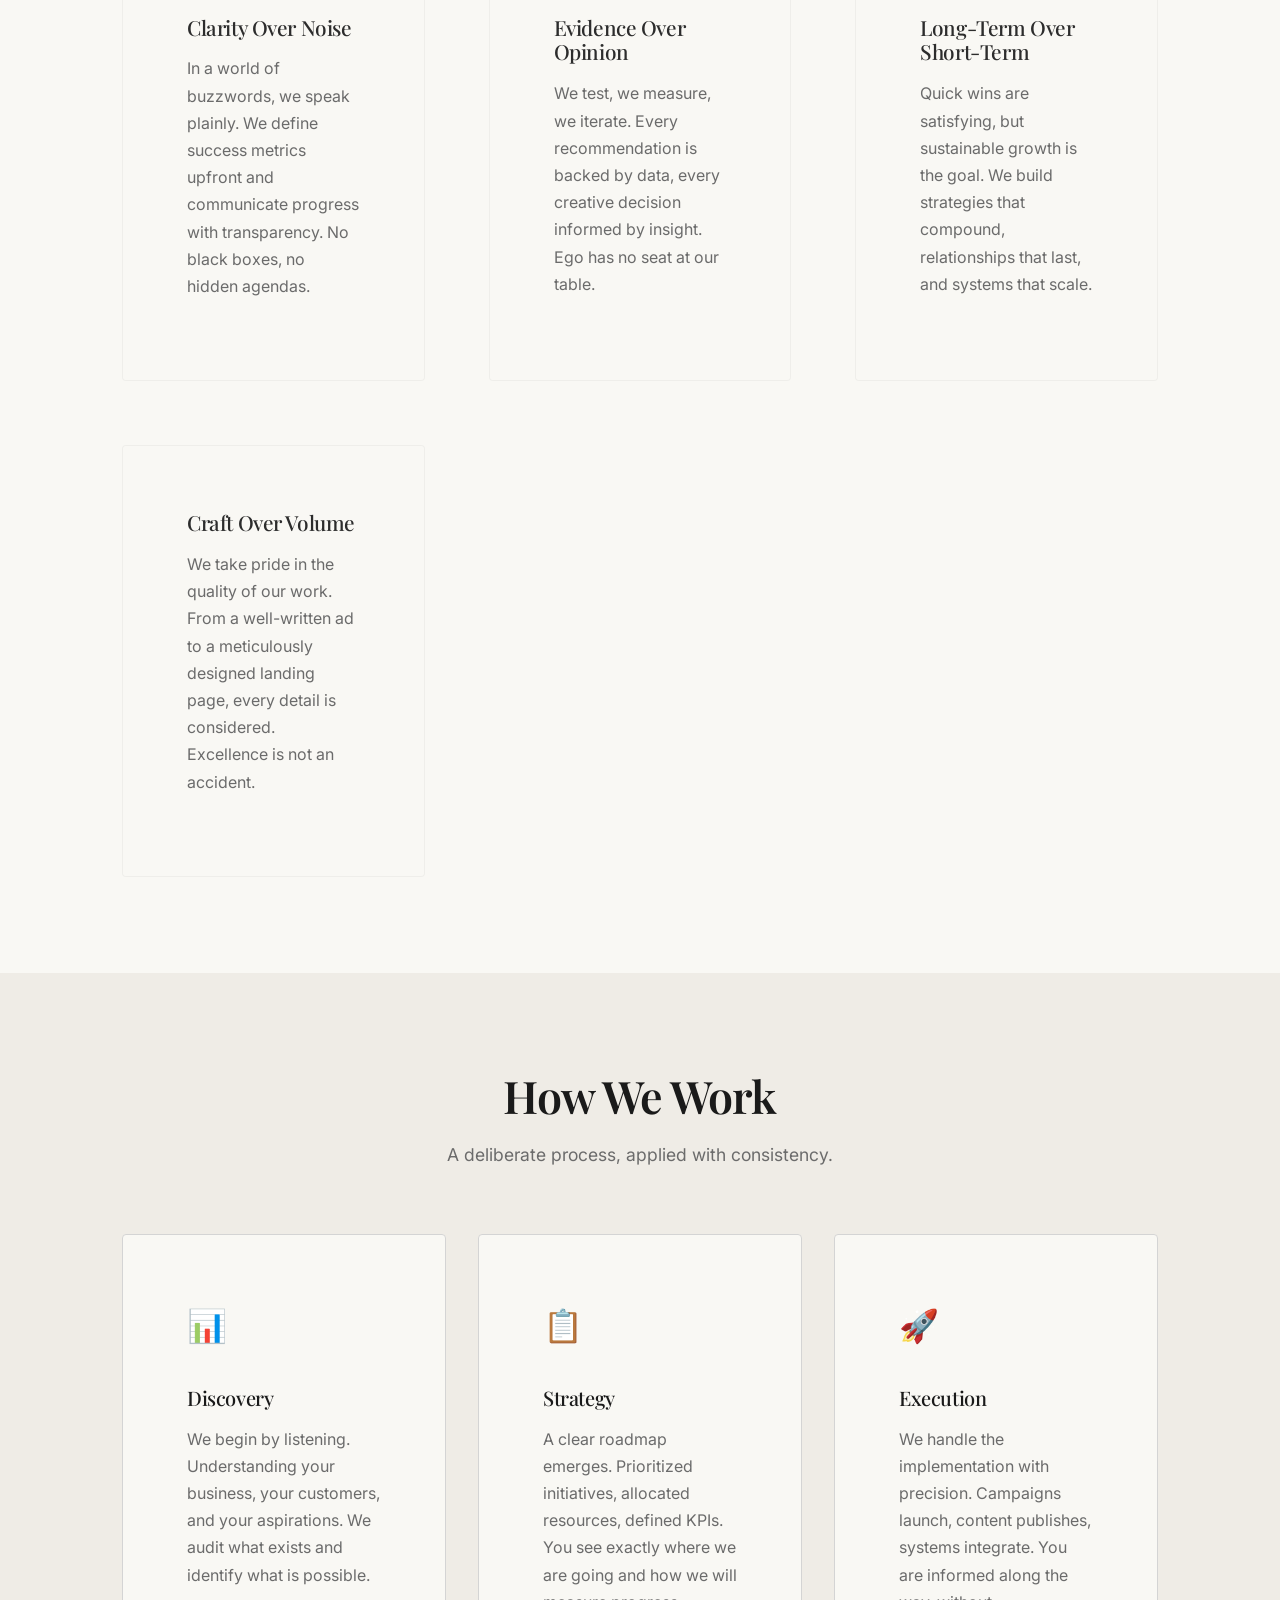
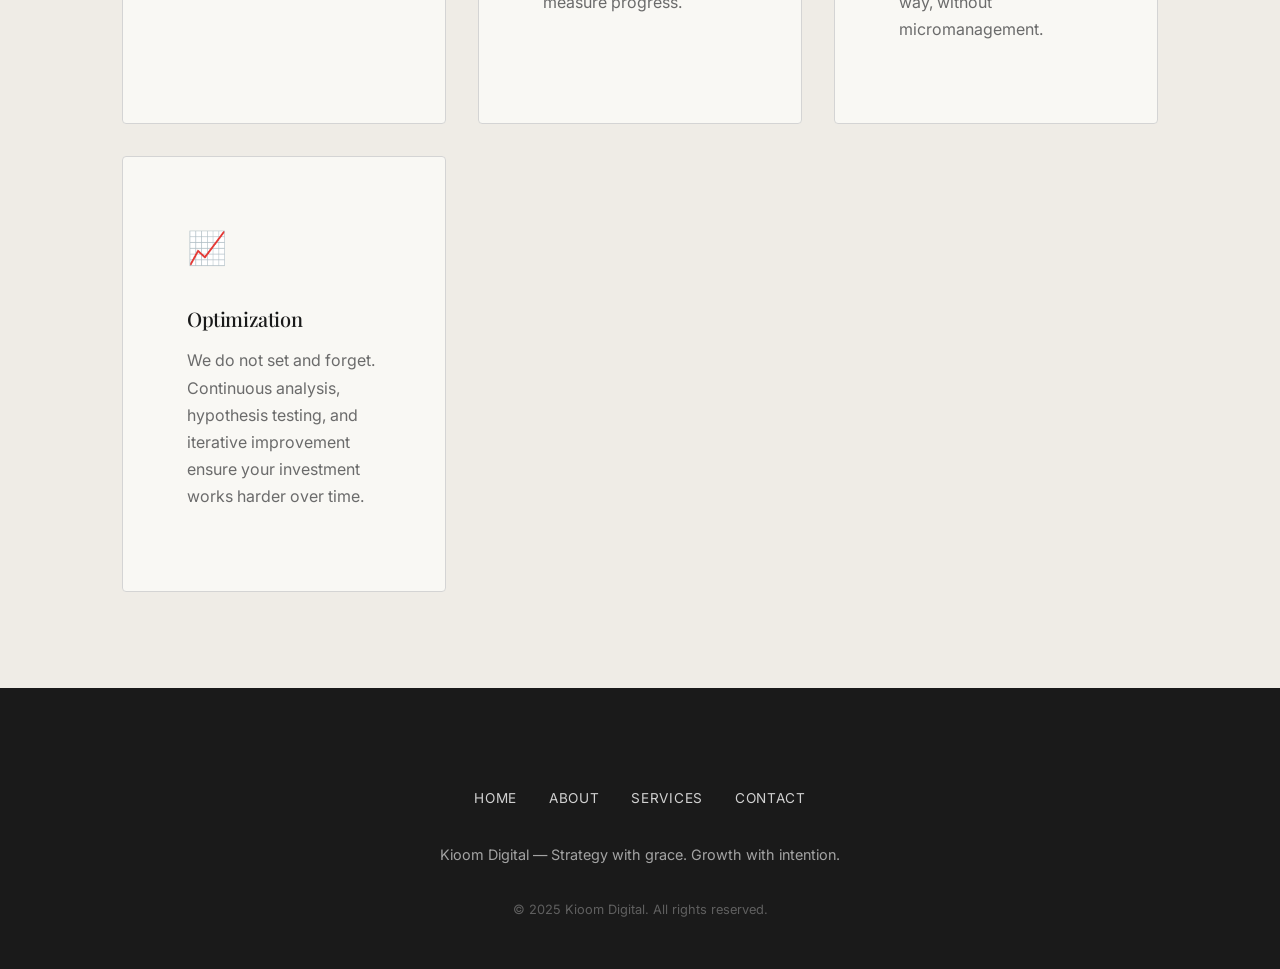
==== commit 5e8f16e1: "Poetic and boutique tone across all pages. Remove all emojis. Elevate language to high-end consultan" ====
--- a/about.html
+++ b/about.html
@@ -3,13 +3,13 @@
 <head>
     <meta charset="UTF-8">
     <meta name="viewport" content="width=device-width, initial-scale=1.0">
-    <meta name="description" content="About Kioom Digital - Australian digital marketing consultancy focused on growth strategy and measurable results.">
+    <meta name="description" content="About Kioom Digital - Boutique digital marketing consultancy for discerning brands.">
     <title>About Us | Kioom Digital</title>
 
     <!-- Fonts -->
     <link rel="preconnect" href="https://fonts.googleapis.com">
     <link rel="preconnect" href="https://fonts.gstatic.com" crossorigin>
-    <link href="https://fonts.googleapis.com/css2?family=Inter:wght@400;500;600;700&family=Playfair+Display:wght@700;800&display=swap" rel="stylesheet">
+    <link href="https://fonts.googleapis.com/css2?family=Inter:wght@300;400;500;600&family=Playfair+Display:wght@400;500;600;700&display=swap" rel="stylesheet">
 
     <link rel="stylesheet" href="css/style.css">
 </head>
@@ -17,7 +17,7 @@
     <!-- Header -->
     <header>
         <nav>
-            <a href="index.html" class="logo">Kioom<span>.</span>Digital</a>
+            <a href="index.html" class="logo">Kioom<span style="font-weight: 300;">.</span>Digital</a>
             <button class="mobile-menu-btn" aria-label="Toggle menu">☰</button>
             <ul class="nav-links">
                 <li><a href="index.html">Home</a></li>
@@ -32,7 +32,7 @@
     <section class="hero" style="min-height: 60vh;">
         <div class="hero-content container">
             <h1>About Kioom Digital</h1>
-            <p>We are a digital marketing consultancy that turns complex challenges into clear, actionable growth strategies.</p>
+            <p>A boutique consultancy where strategy meets craft, and data informs art.</p>
         </div>
     </section>
 
@@ -40,20 +40,20 @@
     <section class="about">
         <div class="container">
             <div class="section-header">
-                <h2>Our Story</h2>
+                <h2>Our Purpose</h2>
             </div>
             <div class="about-grid">
                 <div class="about-card">
-                    <h3>🎯 Our Mission</h3>
-                    <p>To empower Australian businesses with world-class digital marketing strategies that deliver predictable, measurable growth. We bridge the gap between creative marketing and technical execution.</p>
+                    <h3>Why We Exist</h3>
+                    <p>Because marketing should be measured, meaningful, and made with care. We started Kioom to offer an alternative to agencies that over-promise and under-deliver. Here, clarity replaces noise, and results become the only currency.</p>
                 </div>
                 <div class="about-card">
-                    <h3>💡 Why We Started</h3>
-                    <p>We saw too many businesses wasting money on marketing that didn't convert. Agencies over-promising, under-delivering. We built Kioom to be different — transparent, data-driven, and focused on ROI from day one.</p>
+                    <h3>Where We Are Based</h3>
+                    <p>From Australia, we serve clients across borders. We understand the local landscape, yet we draw from global best practices. Our location grounds us; our thinking remains borderless.</p>
                 </div>
                 <div class="about-card">
-                    <h3>📍 Based in Australia</h3>
-                    <p>Operating from Australia, we serve local businesses with deep market understanding, while leveraging global best practices and tools. We understand Australian consumers, and we know how to reach them.</p>
+                    <h3>How We Stay Small</h3>
+                    <p>Our size is intentional. It means direct access to decision-makers, nimble adaptation, and no layers of bureaucracy. You work with the people who do the work.</p>
                 </div>
             </div>
         </div>
@@ -63,24 +63,24 @@
     <section>
         <div class="container">
             <div class="section-header">
-                <h2>What We Believe</h2>
+                <h2>What Guides Us</h2>
             </div>
             <div class="about-grid">
                 <div class="about-card">
-                    <h3>🔬 Data Over Opinions</h3>
-                    <p>We test everything. Every campaign, creative, and channel is measured against clear KPIs. No ego-driven decisions — just what works.</p>
+                    <h3>Clarity Over Noise</h3>
+                    <p>In a world of buzzwords, we speak plainly. We define success metrics upfront and communicate progress with transparency. No black boxes, no hidden agendas.</p>
                 </div>
                 <div class="about-card">
-                    <h3>🤝 Partnership, Not Vendor</h3>
-                    <p>We embed ourselves in your business. Your success is our success. We're not here to bill hours; we're here to grow your revenue.</p>
+                    <h3>Evidence Over Opinion</h3>
+                    <p>We test, we measure, we iterate. Every recommendation is backed by data, every creative decision informed by insight. Ego has no seat at our table.</p>
                 </div>
                 <div class="about-card">
-                    <h3>⚡ Speed & Agility</h3>
-                    <p>The digital landscape changes fast. We move faster. Small team, direct access to experts, rapid experimentation without bureaucracy.</p>
+                    <h3>Long-Term Over Short-Term</h3>
+                    <p>Quick wins are satisfying, but sustainable growth is the goal. We build strategies that compound, relationships that last, and systems that scale.</p>
                 </div>
                 <div class="about-card">
-                    <h3>🎯 Long-Term Thinking</h3>
-                    <p>Quick wins are great, but sustainable growth is better. We build systems and strategies that compound over time — not just one-off campaigns.</p>
+                    <h3>Craft Over Volume</h3>
+                    <p>We take pride in the quality of our work. From a well-written ad to a meticulously designed landing page, every detail is considered. Excellence is not an accident.</p>
                 </div>
             </div>
         </div>
@@ -91,28 +91,28 @@
         <div class="container">
             <div class="section-header">
                 <h2>How We Work</h2>
-                <p>Lean, transparent, and focused on outcomes. No bloated teams, no fluff.</p>
+                <p>A deliberate process, applied with consistency.</p>
             </div>
             <div class="services-grid" style="grid-template-columns: repeat(auto-fit, minmax(280px, 1fr));">
                 <div class="service-card">
                     <div class="service-icon">📊</div>
-                    <h3>Audit & Insights</h3>
-                    <p>We start by understanding your current position — analytics audit, competitor analysis, and opportunity identification.</p>
+                    <h3>Discovery</h3>
+                    <p>We begin by listening. Understanding your business, your customers, and your aspirations. We audit what exists and identify what is possible.</p>
                 </div>
                 <div class="service-card">
                     <div class="service-icon">📋</div>
-                    <h3>Strategy Design</h3>
-                    <p>Custom roadmap with clear milestones, budget allocation, and expected ROI. You know exactly what you're paying for and what to expect.</p>
+                    <h3>Strategy</h3>
+                    <p>A clear roadmap emerges. Prioritized initiatives, allocated resources, defined KPIs. You see exactly where we are going and how we will measure progress.</p>
                 </div>
                 <div class="service-card">
                     <div class="service-icon">🚀</div>
                     <h3>Execution</h3>
-                    <p>We handle implementation — ad campaigns, content creation, technical setup — with weekly reporting and optimization.</p>
+                    <p>We handle the implementation with precision. Campaigns launch, content publishes, systems integrate. You are informed along the way, without micromanagement.</p>
                 </div>
                 <div class="service-card">
                     <div class="service-icon">📈</div>
-                    <h3>Optimize & Scale</h3>
-                    <p>Continuous improvement based on performance data. We double down on what works and cut what doesn't.</p>
+                    <h3>Optimization</h3>
+                    <p>We do not set and forget. Continuous analysis, hypothesis testing, and iterative improvement ensure your investment works harder over time.</p>
                 </div>
             </div>
         </div>
@@ -127,7 +127,7 @@
                 <li><a href="services.html">Services</a></li>
                 <li><a href="contact.html">Contact</a></li>
             </ul>
-            <p>Kioom Digital — Strategy. Data. Growth.</p>
+            <p>Kioom Digital — Strategy with grace. Growth with intention.</p>
             <p class="copyright">&copy; 2025 Kioom Digital. All rights reserved.</p>
         </div>
     </footer>
--- a/css/style.css
+++ b/css/style.css
@@ -6,15 +6,15 @@
 }
 
 :root {
-    /* Color Palette - Minimal with strong accent */
-    --color-bg: #ffffff;
-    --color-text: #1a1a1a;
-    --color-text-muted: #666666;
-    --color-primary: #6c5ce7; /* Soft purple accent - inspired by Lifetone's boldness */
-    --color-accent: #e84393; /* Bold pink/magenta for CTAs */
-    --color-light: #f8f9fa;
-    --color-border: #e0e0e0;
-    --color-dark: #0a0a0a;
+    /* Aesop-inspired boutique palette */
+    --color-bg: #F9F8F4; /* Warm off-white */
+    --color-bg-alt: #EFECE6; /* Slightly darker for sections */
+    --color-text: #2C2C2C; /* Soft charcoal */
+    --color-text-muted: #6B6B6B; /* Medium gray */
+    --color-primary: #2C2C2C; /* Dark for headings/accents */
+    --color-accent: #A67B5B; /* Warm terracotta */
+    --color-border: #D4D4D4;
+    --color-dark: #1A1A1A;
 
     /* Typography */
     --font-main: 'Inter', -apple-system, BlinkMacSystemFont, sans-serif;
@@ -28,7 +28,7 @@
     --spacing-xl: 6rem;
 
     /* Transitions */
-    --transition: all 0.3s ease;
+    --transition: all 0.4s ease;
 }
 
 html {
@@ -39,22 +39,25 @@
     font-family: var(--font-main);
     background-color: var(--color-bg);
     color: var(--color-text);
-    line-height: 1.6;
+    line-height: 1.7;
     overflow-x: hidden;
+    -webkit-font-smoothing: antialiased;
 }
 
 /* Typography */
 h1, h2, h3, h4 {
     font-family: var(--font-heading);
-    font-weight: 700;
+    font-weight: 500;
     line-height: 1.2;
     margin-bottom: var(--spacing-sm);
-}
-
-h1 { font-size: clamp(2.5rem, 5vw, 4rem); }
-h2 { font-size: clamp(2rem, 4vw, 3rem); }
-h3 { font-size: clamp(1.5rem, 3vw, 2rem); }
-h4 { font-size: 1.25rem; }
+    color: var(--color-dark);
+    letter-spacing: -0.02em;
+}
+
+h1 { font-size: clamp(2.5rem, 5vw, 4.5rem); font-weight: 600; }
+h2 { font-size: clamp(1.8rem, 4vw, 2.8rem); font-weight: 600; }
+h3 { font-size: clamp(1.3rem, 3vw, 1.8rem); }
+h4 { font-size: 1.15rem; font-weight: 500; }
 
 p {
     margin-bottom: var(--spacing-sm);
@@ -63,20 +66,37 @@
 }
 
 a {
+    color: var(--color-accent);
+    text-decoration: none;
+    transition: var(--transition);
+    position: relative;
+}
+
+a:hover {
     color: var(--color-primary);
-    text-decoration: none;
-    transition: var(--transition);
-}
-
-a:hover {
-    color: var(--color-accent);
+}
+
+/* Underline animation for links */
+a::after {
+    content: '';
+    position: absolute;
+    bottom: -2px;
+    left: 0;
+    width: 0;
+    height: 1px;
+    background: var(--color-accent);
+    transition: width 0.3s ease;
+}
+
+a:hover::after {
+    width: 100%;
 }
 
 /* Container */
 .container {
-    max-width: 1200px;
+    max-width: 1100px;
     margin: 0 auto;
-    padding: 0 var(--spacing-sm);
+    padding: 0 var(--spacing-md);
 }
 
 /* Header & Navigation */
@@ -85,10 +105,10 @@
     top: 0;
     left: 0;
     right: 0;
-    background: rgba(255, 255, 255, 0.95);
-    backdrop-filter: blur(10px);
-    -webkit-backdrop-filter: blur(10px);
-    border-bottom: 1px solid var(--color-border);
+    background: rgba(249, 248, 244, 0.95);
+    backdrop-filter: blur(12px);
+    -webkit-backdrop-filter: blur(12px);
+    border-bottom: 1px solid rgba(0,0,0,0.06);
     z-index: 1000;
     transition: var(--transition);
 }
@@ -97,56 +117,46 @@
     display: flex;
     justify-content: space-between;
     align-items: center;
-    height: 70px;
+    height: 80px;
     max-width: 1200px;
     margin: 0 auto;
-    padding: 0 var(--spacing-sm);
+    padding: 0 var(--spacing-md);
 }
 
 .logo {
     font-family: var(--font-heading);
-    font-size: 1.5rem;
-    font-weight: 700;
-    color: var(--color-dark);
+    font-size: 1.75rem;
+    font-weight: 600;
+    color: var(--color-primary);
     text-decoration: none;
-    letter-spacing: -0.02em;
-}
-
-.logo span {
-    color: var(--color-primary);
+    letter-spacing: -0.03em;
 }
 
 .nav-links {
     display: flex;
-    gap: var(--spacing-md);
+    gap: var(--spacing-lg);
     list-style: none;
 }
 
 .nav-links a {
-    font-size: 0.95rem;
+    font-size: 0.9rem;
     font-weight: 500;
     color: var(--color-text);
     padding: var(--spacing-xs) 0;
-    position: relative;
+    letter-spacing: 0.02em;
+    text-transform: uppercase;
+    font-size: 0.8rem;
 }
 
 .nav-links a::after {
-    content: '';
-    position: absolute;
-    bottom: 0;
-    left: 0;
-    width: 0;
-    height: 2px;
-    background: var(--color-accent);
-    transition: width 0.3s ease;
-}
-
-.nav-links a:hover::after,
-.nav-links a.active::after {
-    width: 100%;
-}
-
-/* Mobile Navigation (simple) */
+    display: none;
+}
+
+.nav-links a:hover {
+    color: var(--color-accent);
+}
+
+/* Mobile Navigation */
 .mobile-menu-btn {
     display: none;
     background: none;
@@ -156,61 +166,64 @@
     color: var(--color-text);
 }
 
-/* Hero Section */
-.hero {
-    min-height: 100vh;
+/* Hero Section with Full-Bleed Image */
+.hero-full-bleed {
+    position: relative;
+    min-height: 95vh;
     display: flex;
     align-items: center;
     justify-content: center;
-    text-align: center;
-    padding: var(--spacing-xl) var(--spacing-sm);
-    background: linear-gradient(135deg, var(--color-light) 0%, var(--color-bg) 100%);
-    position: relative;
     overflow: hidden;
-}
-
-.hero::before {
-    content: '';
+    margin-top: 0;
+}
+
+.hero-bg-image {
     position: absolute;
-    top: -50%;
-    right: -50%;
+    top: 0;
+    left: 0;
     width: 100%;
     height: 100%;
-    background: radial-gradient(circle, rgba(108, 92, 231, 0.08) 0%, transparent 70%);
+    object-fit: cover;
     z-index: 0;
 }
 
-.hero::after {
-    content: '';
+.hero-overlay {
     position: absolute;
-    bottom: -50%;
-    left: -50%;
+    top: 0;
+    left: 0;
     width: 100%;
     height: 100%;
-    background: radial-gradient(circle, rgba(232, 67, 147, 0.05) 0%, transparent 70%);
-    z-index: 0;
+    background: rgba(44, 44, 44, 0.45);
+    z-index: 1;
 }
 
 .hero-content {
     position: relative;
-    z-index: 1;
+    z-index: 2;
     max-width: 900px;
-}
-
-.hero h1 {
+    color: white;
+    text-align: center;
+    padding: var(--spacing-lg);
+}
+
+.hero-content h1 {
+    background: none;
+    -webkit-background-clip: unset;
+    -webkit-text-fill-color: unset;
+    color: white;
     margin-bottom: var(--spacing-md);
-    background: linear-gradient(135deg, var(--color-dark) 0%, var(--color-primary) 100%);
-    -webkit-background-clip: text;
-    -webkit-text-fill-color: transparent;
-    background-clip: text;
-}
-
-.hero p {
-    font-size: clamp(1.1rem, 2vw, 1.25rem);
+    text-shadow: 0 2px 20px rgba(0,0,0,0.3);
+}
+
+.hero-content p {
+    font-size: clamp(1.1rem, 2.2vw, 1.35rem);
+    color: rgba(255,255,255,0.95);
     margin-bottom: var(--spacing-lg);
-    max-width: 700px;
+    max-width: 750px;
     margin-left: auto;
     margin-right: auto;
+    line-height: 1.8;
+    text-shadow: 0 1px 10px rgba(0,0,0,0.2);
 }
 
 .hero-buttons {
@@ -220,44 +233,45 @@
     flex-wrap: wrap;
 }
 
-/* Buttons */
+/* Buttons - Boutique style */
 .btn {
     display: inline-flex;
     align-items: center;
     gap: var(--spacing-xs);
-    padding: 0.875rem 2rem;
-    border-radius: 50px;
-    font-weight: 600;
-    font-size: 0.95rem;
+    padding: 1rem 2.5rem;
+    border-radius: 2px;
+    font-weight: 500;
+    font-size: 0.9rem;
+    letter-spacing: 0.05em;
+    text-transform: uppercase;
     cursor: pointer;
     transition: var(--transition);
-    border: 2px solid transparent;
+    border: 1px solid transparent;
     text-decoration: none;
 }
 
 .btn-primary {
-    background: var(--color-accent);
+    background: var(--color-bg);
+    color: var(--color-primary);
+    border-color: var(--color-bg);
+}
+
+.btn-primary:hover {
+    background: transparent;
     color: white;
-    border-color: var(--color-accent);
-}
-
-.btn-primary:hover {
-    background: var(--color-dark);
-    border-color: var(--color-dark);
+    border-color: white;
     transform: translateY(-2px);
-    box-shadow: 0 4px 12px rgba(232, 67, 147, 0.3);
 }
 
 .btn-secondary {
     background: transparent;
-    color: var(--color-primary);
-    border-color: var(--color-primary);
+    color: white;
+    border-color: rgba(255,255,255,0.6);
 }
 
 .btn-secondary:hover {
-    background: var(--color-primary);
-    color: white;
-    transform: translateY(-2px);
+    background: rgba(255,255,255,0.1);
+    border-color: white;
 }
 
 /* Sections */
@@ -277,11 +291,13 @@
 
 .section-header p {
     margin-bottom: 0;
+    font-size: 1.1rem;
+    line-height: 1.8;
 }
 
 /* About Section */
 .about {
-    background: var(--color-light);
+    background: var(--color-bg-alt);
 }
 
 .about-grid {
@@ -292,21 +308,23 @@
 }
 
 .about-card {
-    background: white;
-    padding: var(--spacing-md);
-    border-radius: 12px;
-    box-shadow: 0 4px 20px rgba(0,0,0,0.05);
+    background: var(--color-bg);
+    padding: var(--spacing-lg);
+    border-radius: 4px;
+    border: 1px solid rgba(0,0,0,0.04);
     transition: var(--transition);
 }
 
 .about-card:hover {
-    transform: translateY(-5px);
-    box-shadow: 0 8px 30px rgba(0,0,0,0.1);
+    transform: translateY(-4px);
+    box-shadow: 0 8px 30px rgba(0,0,0,0.06);
+    border-color: var(--color-border);
 }
 
 .about-card h3 {
     color: var(--color-primary);
     margin-bottom: var(--spacing-sm);
+    font-size: 1.3rem;
 }
 
 /* Services Section */
@@ -318,115 +336,106 @@
 }
 
 .service-card {
-    background: white;
+    background: var(--color-bg);
     border: 1px solid var(--color-border);
-    border-radius: 12px;
-    padding: var(--spacing-md);
+    border-radius: 4px;
+    padding: var(--spacing-lg);
     transition: var(--transition);
     position: relative;
-    overflow: hidden;
-}
-
-.service-card::before {
-    content: '';
-    position: absolute;
-    top: 0;
-    left: 0;
-    width: 4px;
-    height: 100%;
-    background: var(--color-accent);
-    transform: scaleY(0);
-    transition: transform 0.3s ease;
-}
-
-.service-card:hover::before {
-    transform: scaleY(1);
 }
 
 .service-card:hover {
     border-color: var(--color-accent);
-    transform: translateY(-3px);
-    box-shadow: 0 8px 25px rgba(0,0,0,0.08);
+    transform: translateY(-4px);
+    box-shadow: 0 10px 30px rgba(0,0,0,0.05);
 }
 
 .service-icon {
-    font-size: 2.5rem;
-    margin-bottom: var(--spacing-sm);
+    font-size: 2rem;
+    margin-bottom: var(--spacing-md);
+    color: var(--color-accent);
 }
 
 .service-card h3 {
-    margin-bottom: var(--spacing-xs);
-}
-
-/* Portfolio Section */
+    margin-bottom: var(--spacing-sm);
+    font-size: 1.25rem;
+}
+
+/* Portfolio/Results Section */
 .portfolio {
-    background: var(--color-light);
+    background: var(--color-bg-alt);
 }
 
 .portfolio-grid {
     display: grid;
-    grid-template-columns: repeat(auto-fit, minmax(320px, 1fr));
+    grid-template-columns: repeat(auto-fit, minmax(340px, 1fr));
     gap: var(--spacing-lg);
     margin-top: var(--spacing-lg);
 }
 
 .portfolio-item {
-    background: white;
-    border-radius: 16px;
+    background: var(--color-bg);
+    border-radius: 4px;
     overflow: hidden;
-    box-shadow: 0 4px 20px rgba(0,0,0,0.08);
+    border: 1px solid rgba(0,0,0,0.04);
     transition: var(--transition);
 }
 
 .portfolio-item:hover {
-    transform: translateY(-8px);
-    box-shadow: 0 12px 40px rgba(0,0,0,0.15);
+    transform: translateY(-6px);
+    box-shadow: 0 15px 40px rgba(0,0,0,0.08);
 }
 
 .portfolio-image {
     width: 100%;
-    height: 220px;
+    height: 260px;
     object-fit: cover;
-    background: linear-gradient(135deg, var(--color-primary) 0%, var(--color-accent) 100%);
+    background: linear-gradient(135deg, #D4D4D4 0%, #A8A8A8 100%);
     display: flex;
     align-items: center;
     justify-content: center;
     color: white;
-    font-size: 2rem;
+    font-size: 1.5rem;
     font-family: var(--font-heading);
 }
 
 .portfolio-content {
-    padding: var(--spacing-md);
+    padding: var(--spacing-lg);
 }
 
 .portfolio-content h3 {
     margin-bottom: var(--spacing-xs);
-    color: var(--color-dark);
+    color: var(--color-primary);
+    font-size: 1.35rem;
 }
 
 .portfolio-content .tag {
     display: inline-block;
-    padding: 0.25rem 0.75rem;
-    background: var(--color-light);
-    color: var(--color-primary);
-    border-radius: 50px;
-    font-size: 0.75rem;
+    padding: 0.3rem 0.8rem;
+    background: var(--color-bg-alt);
+    color: var(--color-accent);
+    border-radius: 2px;
+    font-size: 0.7rem;
     font-weight: 600;
+    text-transform: uppercase;
+    letter-spacing: 0.05em;
     margin-bottom: var(--spacing-sm);
 }
 
 /* Contact Section */
+.contact {
+    background: var(--color-bg);
+}
+
 .contact-container {
     max-width: 800px;
     margin: 0 auto;
 }
 
 .contact-form {
-    background: white;
-    padding: var(--spacing-lg);
-    border-radius: 16px;
-    box-shadow: 0 8px 30px rgba(0,0,0,0.08);
+    background: var(--color-bg);
+    padding: var(--spacing-xl);
+    border-radius: 4px;
     border: 1px solid var(--color-border);
 }
 
@@ -437,19 +446,24 @@
 .form-group label {
     display: block;
     margin-bottom: var(--spacing-xs);
-    font-weight: 600;
-    color: var(--color-dark);
+    font-weight: 500;
+    color: var(--color-primary);
+    font-size: 0.9rem;
+    text-transform: uppercase;
+    letter-spacing: 0.05em;
 }
 
 .form-group input,
 .form-group textarea,
 .form-group select {
     width: 100%;
-    padding: 0.875rem;
+    padding: 1rem;
     border: 1px solid var(--color-border);
-    border-radius: 8px;
+    border-radius: 2px;
     font-family: var(--font-main);
     font-size: 1rem;
+    background: var(--color-bg);
+    color: var(--color-text);
     transition: var(--transition);
 }
 
@@ -458,7 +472,7 @@
 .form-group select:focus {
     outline: none;
     border-color: var(--color-accent);
-    box-shadow: 0 0 0 3px rgba(232, 67, 147, 0.1);
+    background: white;
 }
 
 .form-group textarea {
@@ -476,13 +490,14 @@
 footer {
     background: var(--color-dark);
     color: white;
-    padding: var(--spacing-lg) 0 var(--spacing-md);
+    padding: var(--spacing-xl) 0 var(--spacing-md);
     text-align: center;
 }
 
 footer p {
-    color: rgba(255,255,255,0.7);
-    margin-bottom: var(--spacing-sm);
+    color: rgba(255,255,255,0.6);
+    margin-bottom: var(--spacing-sm);
+    font-size: 0.9rem;
 }
 
 .footer-links {
@@ -494,20 +509,20 @@
 }
 
 .footer-links a {
-    color: white;
-    font-size: 0.9rem;
-    opacity: 0.8;
-    transition: opacity 0.3s;
+    color: rgba(255,255,255,0.8);
+    font-size: 0.85rem;
+    text-transform: uppercase;
+    letter-spacing: 0.05em;
+    transition: color 0.3s;
 }
 
 .footer-links a:hover {
-    opacity: 1;
     color: var(--color-accent);
 }
 
 .copyright {
-    font-size: 0.85rem;
-    opacity: 0.6;
+    font-size: 0.8rem;
+    opacity: 0.5;
     margin-top: var(--spacing-md);
 }
 
@@ -522,35 +537,10 @@
 .mb-md { margin-bottom: var(--spacing-md); }
 .mb-lg { margin-bottom: var(--spacing-lg); }
 
-/* Brands Section (on homepage) */
-.brands {
-    padding: var(--spacing-md) 0;
-    opacity: 0.7;
-}
-
-.brand-list {
-    display: flex;
-    justify-content: center;
-    flex-wrap: wrap;
-    gap: var(--spacing-md);
-}
-
-.brand-item {
-    font-family: var(--font-heading);
-    font-size: 1.25rem;
-    color: var(--color-text-muted);
-    padding: var(--spacing-xs) var(--spacing-sm);
-    border-right: 1px solid var(--color-border);
-}
-
-.brand-item:last-child {
-    border-right: none;
-}
-
 /* Responsive */
 @media (max-width: 768px) {
     .nav-links {
-        display: none; /* Simplification: hide on mobile for now */
+        display: none;
     }
 
     .mobile-menu-btn {
@@ -575,9 +565,27 @@
     section {
         padding: var(--spacing-lg) 0;
     }
-}
-
-/* Smooth scroll behavior for anchor links */
+
+    .container {
+        padding: 0 var(--spacing-sm);
+    }
+}
+
+/* Smooth scroll behavior */
 html {
-    scroll-padding-top: 80px; /* offset fixed header */
-}+    scroll-padding-top: 100px;
+}
+
+/* Subtle image fade-in */
+.portfolio-item,
+.about-card,
+.service-card {
+    opacity: 0;
+    animation: fadeIn 0.8s ease forwards;
+}
+
+@keyframes fadeIn {
+    to { opacity: 1; }
+}
+
+/* Staggered animations could be added via JS */
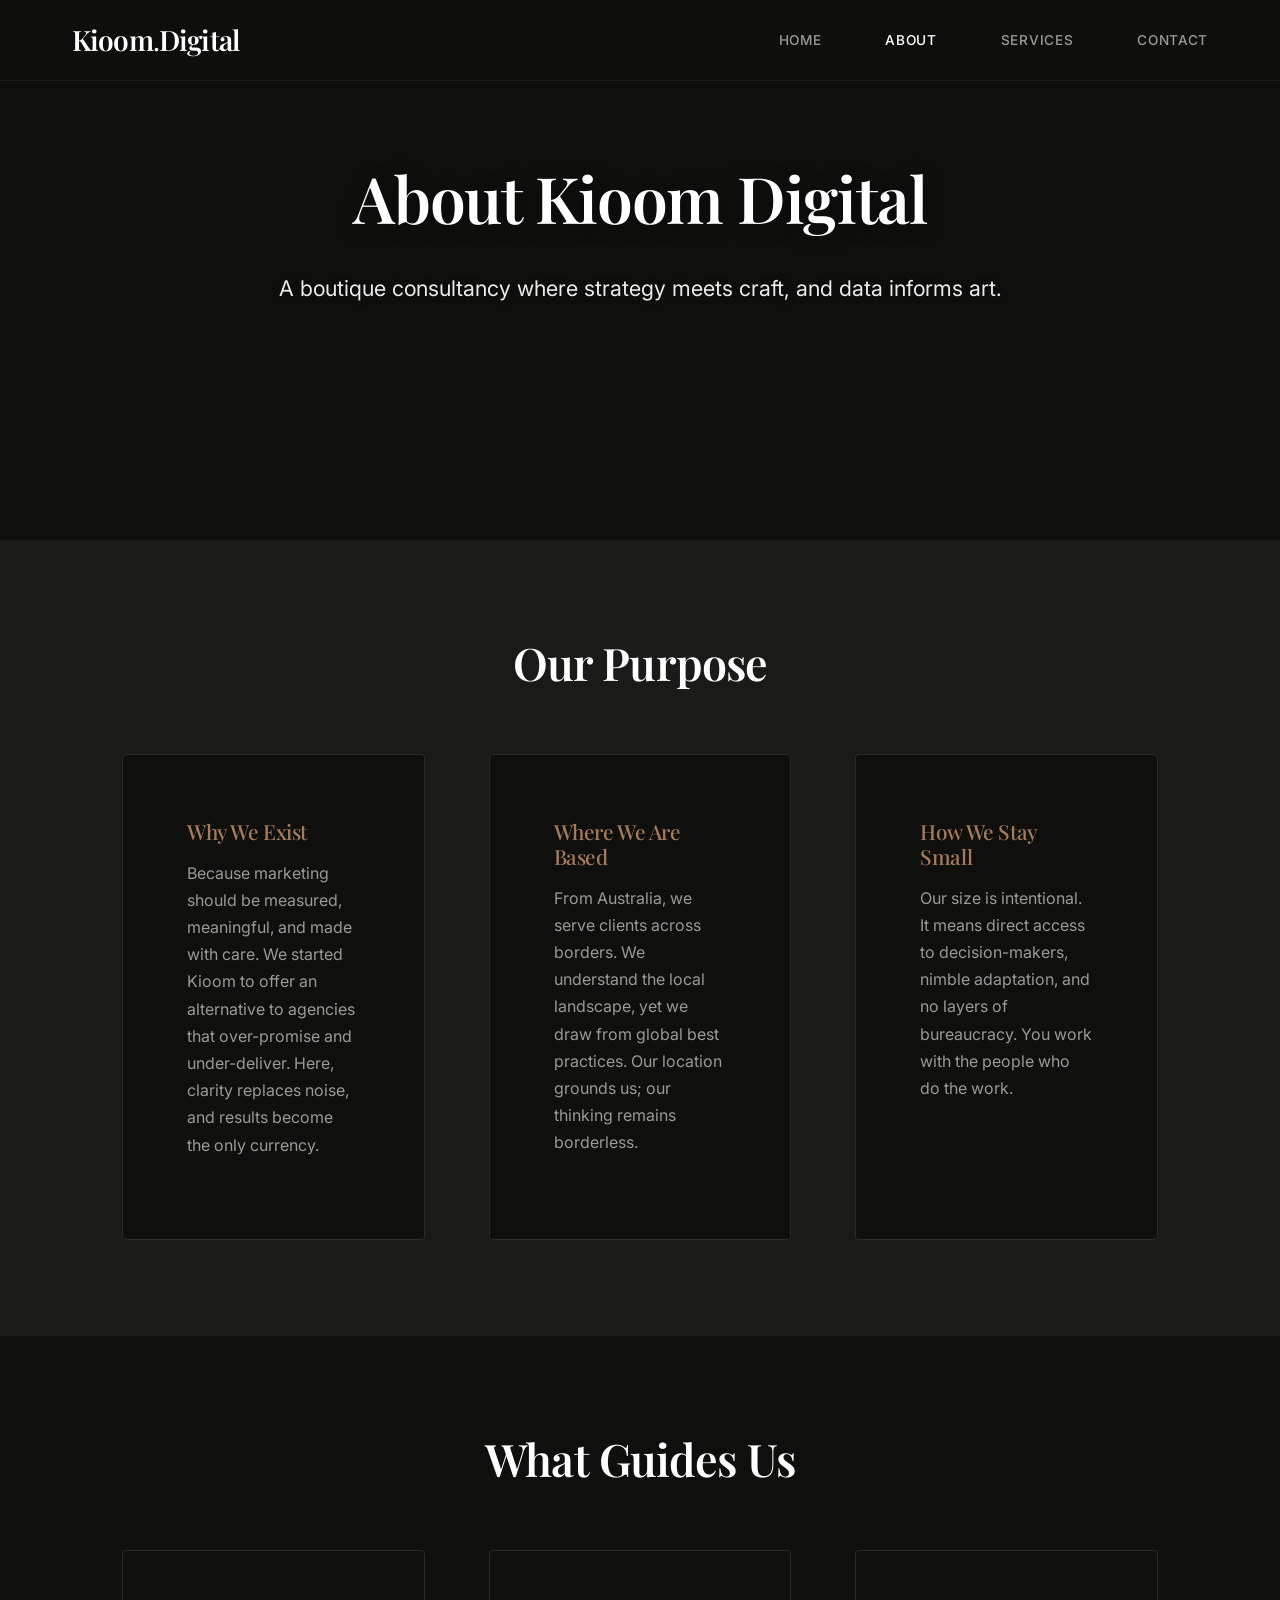
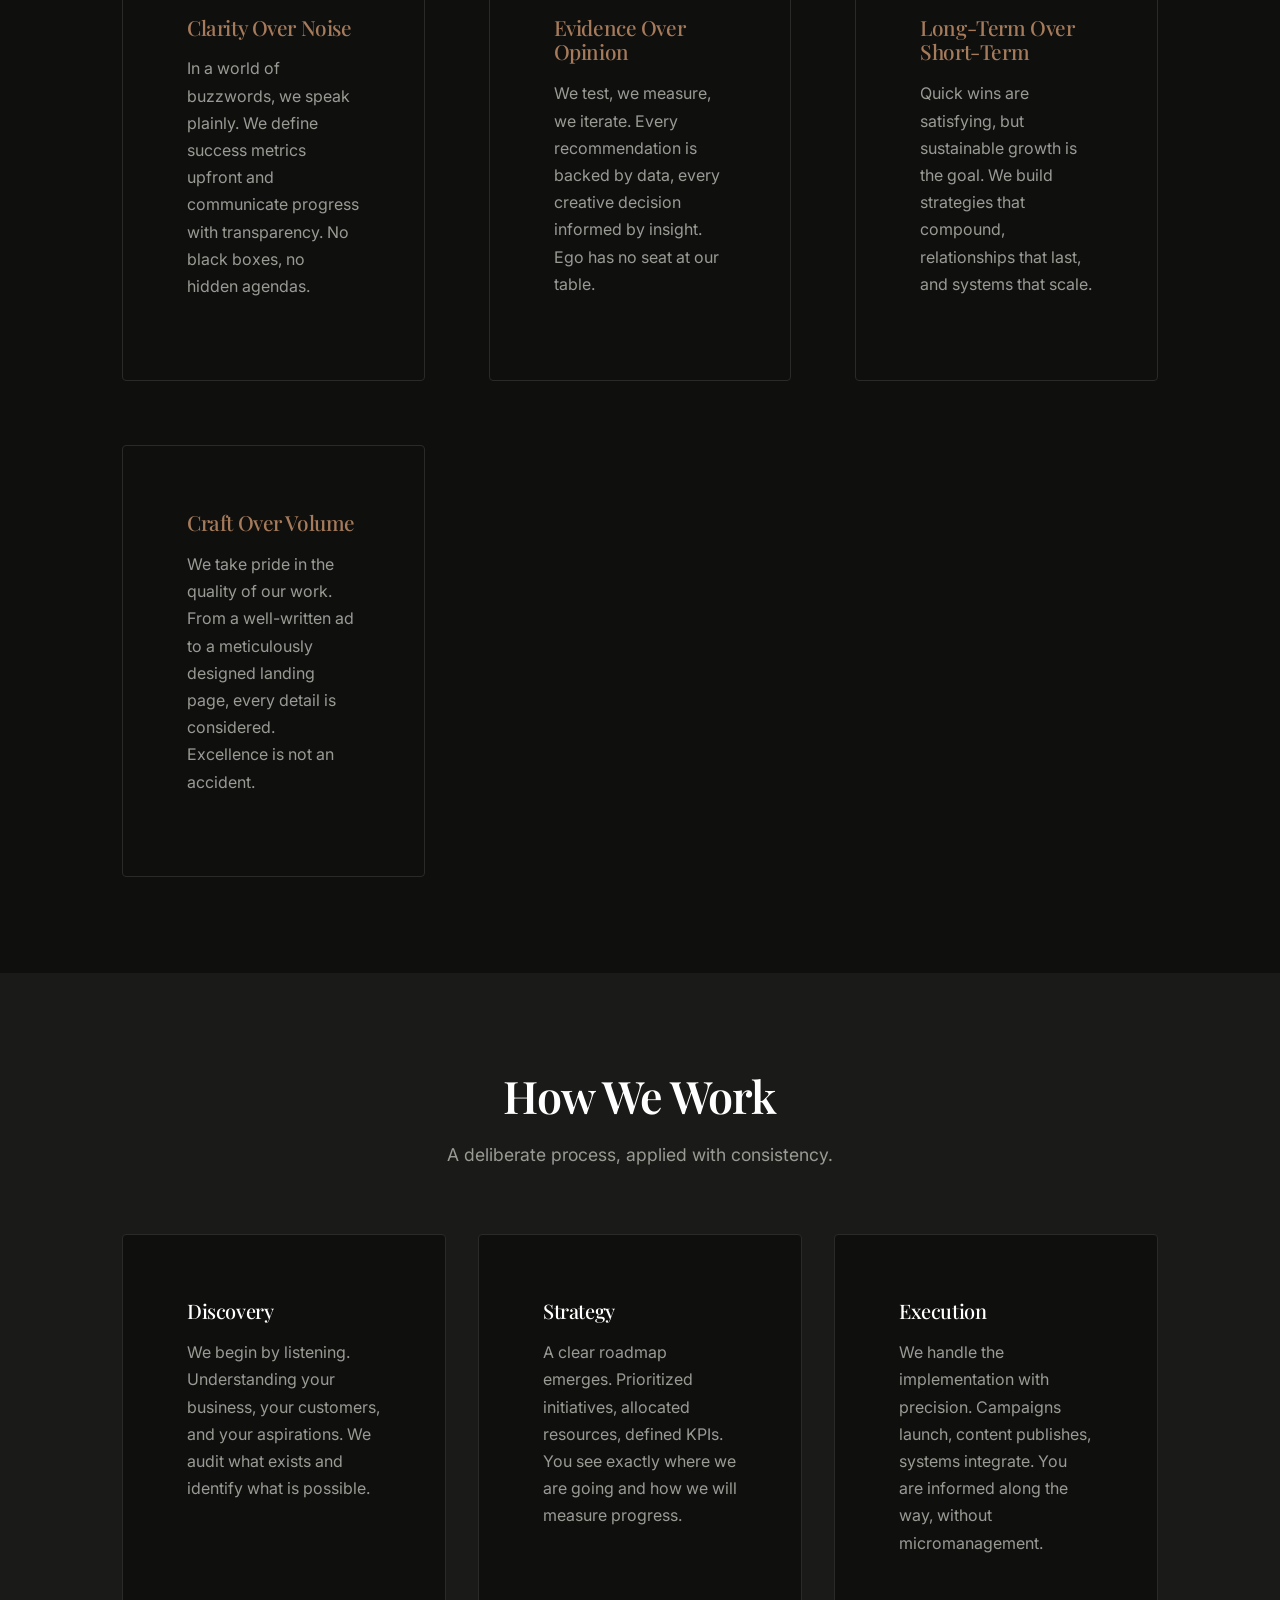
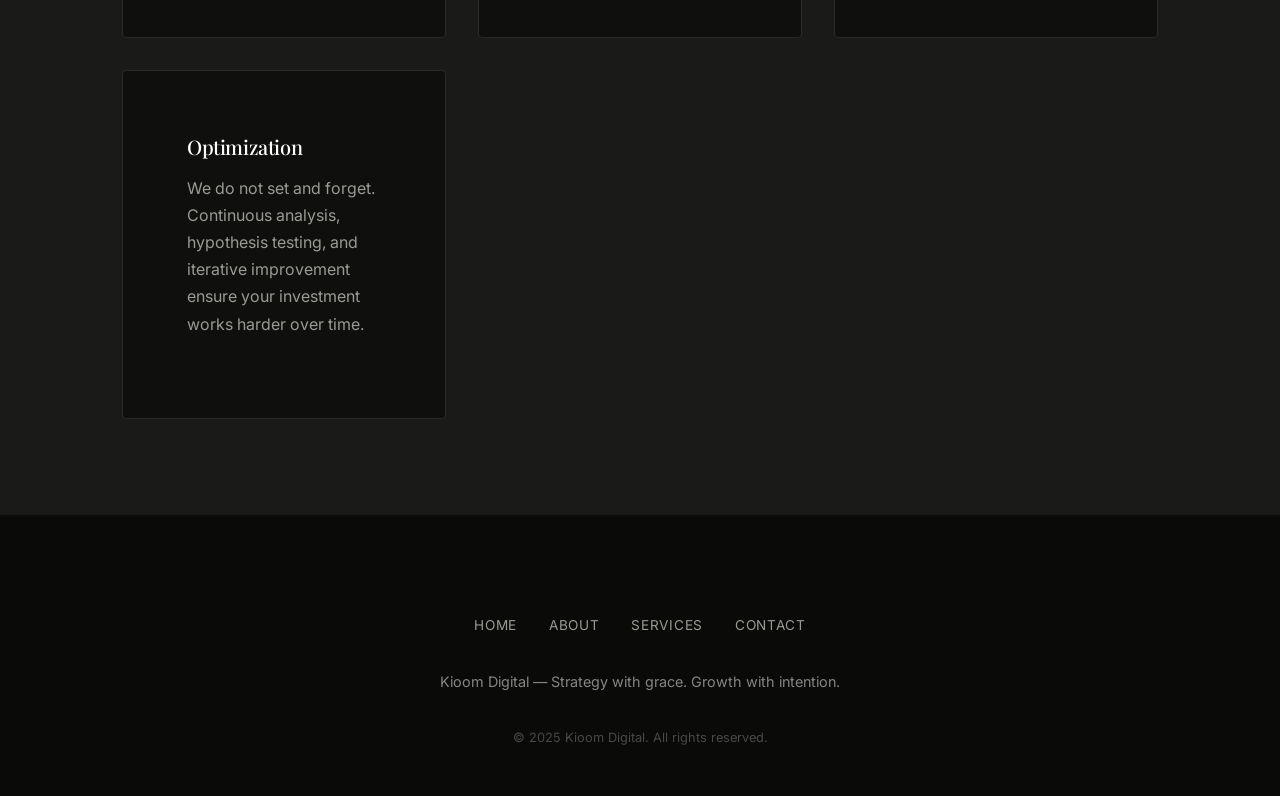
==== commit 7e7c97e6: "Remove ALL remaining emoji icons from index.html, about.html, services.html" ====
--- a/about.html
+++ b/about.html
@@ -95,22 +95,18 @@
             </div>
             <div class="services-grid" style="grid-template-columns: repeat(auto-fit, minmax(280px, 1fr));">
                 <div class="service-card">
-                    <div class="service-icon">📊</div>
                     <h3>Discovery</h3>
                     <p>We begin by listening. Understanding your business, your customers, and your aspirations. We audit what exists and identify what is possible.</p>
                 </div>
                 <div class="service-card">
-                    <div class="service-icon">📋</div>
                     <h3>Strategy</h3>
                     <p>A clear roadmap emerges. Prioritized initiatives, allocated resources, defined KPIs. You see exactly where we are going and how we will measure progress.</p>
                 </div>
                 <div class="service-card">
-                    <div class="service-icon">🚀</div>
                     <h3>Execution</h3>
                     <p>We handle the implementation with precision. Campaigns launch, content publishes, systems integrate. You are informed along the way, without micromanagement.</p>
                 </div>
                 <div class="service-card">
-                    <div class="service-icon">📈</div>
                     <h3>Optimization</h3>
                     <p>We do not set and forget. Continuous analysis, hypothesis testing, and iterative improvement ensure your investment works harder over time.</p>
                 </div>
--- a/css/style.css
+++ b/css/style.css
@@ -6,15 +6,15 @@
 }
 
 :root {
-    /* Aesop-inspired boutique palette */
-    --color-bg: #F9F8F4; /* Warm off-white */
-    --color-bg-alt: #EFECE6; /* Slightly darker for sections */
-    --color-text: #2C2C2C; /* Soft charcoal */
-    --color-text-muted: #6B6B6B; /* Medium gray */
-    --color-primary: #2C2C2C; /* Dark for headings/accents */
-    --color-accent: #A67B5B; /* Warm terracotta */
-    --color-border: #D4D4D4;
-    --color-dark: #1A1A1A;
+    /* Dark Boutique Palette (Aesop-inspired) */
+    --color-bg: #0F0F0E; /* Warm near-black */
+    --color-bg-alt: #1A1A18; /* Slightly lighter for sections */
+    --color-text: #EAEAE6; /* Warm off-white */
+    --color-text-muted: #9A9A95; /* Soft gray */
+    --color-primary: #FFFFFF; /* Pure white for headings */
+    --color-accent: #A67B5B; /* Warm terracotta (unchanged) */
+    --color-border: #2A2A28;
+    --color-dark: #0A0A08;
 
     /* Typography */
     --font-main: 'Inter', -apple-system, BlinkMacSystemFont, sans-serif;
@@ -50,7 +50,7 @@
     font-weight: 500;
     line-height: 1.2;
     margin-bottom: var(--spacing-sm);
-    color: var(--color-dark);
+    color: var(--color-primary);
     letter-spacing: -0.02em;
 }
 
@@ -105,10 +105,10 @@
     top: 0;
     left: 0;
     right: 0;
-    background: rgba(249, 248, 244, 0.95);
+    background: rgba(15, 15, 14, 0.95);
     backdrop-filter: blur(12px);
     -webkit-backdrop-filter: blur(12px);
-    border-bottom: 1px solid rgba(0,0,0,0.06);
+    border-bottom: 1px solid rgba(255,255,255,0.06);
     z-index: 1000;
     transition: var(--transition);
 }
@@ -139,21 +139,20 @@
 }
 
 .nav-links a {
-    font-size: 0.9rem;
+    font-size: 0.85rem;
     font-weight: 500;
-    color: var(--color-text);
+    color: var(--color-text-muted);
     padding: var(--spacing-xs) 0;
-    letter-spacing: 0.02em;
+    letter-spacing: 0.05em;
     text-transform: uppercase;
-    font-size: 0.8rem;
-}
-
-.nav-links a::after {
-    display: none;
 }
 
 .nav-links a:hover {
-    color: var(--color-accent);
+    color: var(--color-primary);
+}
+
+.nav-links a.active {
+    color: var(--color-primary);
 }
 
 /* Mobile Navigation */
@@ -193,7 +192,7 @@
     left: 0;
     width: 100%;
     height: 100%;
-    background: rgba(44, 44, 44, 0.45);
+    background: rgba(0, 0, 0, 0.6);
     z-index: 1;
 }
 
@@ -212,18 +211,18 @@
     -webkit-text-fill-color: unset;
     color: white;
     margin-bottom: var(--spacing-md);
-    text-shadow: 0 2px 20px rgba(0,0,0,0.3);
+    text-shadow: 0 2px 20px rgba(0,0,0,0.4);
 }
 
 .hero-content p {
     font-size: clamp(1.1rem, 2.2vw, 1.35rem);
-    color: rgba(255,255,255,0.95);
+    color: rgba(255,255,255,0.92);
     margin-bottom: var(--spacing-lg);
     max-width: 750px;
     margin-left: auto;
     margin-right: auto;
     line-height: 1.8;
-    text-shadow: 0 1px 10px rgba(0,0,0,0.2);
+    text-shadow: 0 1px 10px rgba(0,0,0,0.3);
 }
 
 .hero-buttons {
@@ -233,7 +232,7 @@
     flex-wrap: wrap;
 }
 
-/* Buttons - Boutique style */
+/* Buttons - Dark theme */
 .btn {
     display: inline-flex;
     align-items: center;
@@ -251,27 +250,26 @@
 }
 
 .btn-primary {
-    background: var(--color-bg);
-    color: var(--color-primary);
-    border-color: var(--color-bg);
+    background: var(--color-accent);
+    color: white;
+    border-color: var(--color-accent);
 }
 
 .btn-primary:hover {
-    background: transparent;
-    color: white;
-    border-color: white;
+    background: #B8896A;
+    border-color: #B8896A;
     transform: translateY(-2px);
 }
 
 .btn-secondary {
     background: transparent;
-    color: white;
-    border-color: rgba(255,255,255,0.6);
+    color: var(--color-text);
+    border-color: var(--color-border);
 }
 
 .btn-secondary:hover {
-    background: rgba(255,255,255,0.1);
-    border-color: white;
+    background: rgba(255,255,255,0.05);
+    border-color: var(--color-text-muted);
 }
 
 /* Sections */
@@ -311,18 +309,18 @@
     background: var(--color-bg);
     padding: var(--spacing-lg);
     border-radius: 4px;
-    border: 1px solid rgba(0,0,0,0.04);
+    border: 1px solid var(--color-border);
     transition: var(--transition);
 }
 
 .about-card:hover {
     transform: translateY(-4px);
-    box-shadow: 0 8px 30px rgba(0,0,0,0.06);
-    border-color: var(--color-border);
+    box-shadow: 0 10px 30px rgba(0,0,0,0.2);
+    border-color: var(--color-accent);
 }
 
 .about-card h3 {
-    color: var(--color-primary);
+    color: var(--color-accent);
     margin-bottom: var(--spacing-sm);
     font-size: 1.3rem;
 }
@@ -347,13 +345,7 @@
 .service-card:hover {
     border-color: var(--color-accent);
     transform: translateY(-4px);
-    box-shadow: 0 10px 30px rgba(0,0,0,0.05);
-}
-
-.service-icon {
-    font-size: 2rem;
-    margin-bottom: var(--spacing-md);
-    color: var(--color-accent);
+    box-shadow: 0 10px 30px rgba(0,0,0,0.15);
 }
 
 .service-card h3 {
@@ -377,24 +369,24 @@
     background: var(--color-bg);
     border-radius: 4px;
     overflow: hidden;
-    border: 1px solid rgba(0,0,0,0.04);
+    border: 1px solid var(--color-border);
     transition: var(--transition);
 }
 
 .portfolio-item:hover {
     transform: translateY(-6px);
-    box-shadow: 0 15px 40px rgba(0,0,0,0.08);
+    box-shadow: 0 15px 40px rgba(0,0,0,0.25);
 }
 
 .portfolio-image {
     width: 100%;
     height: 260px;
     object-fit: cover;
-    background: linear-gradient(135deg, #D4D4D4 0%, #A8A8A8 100%);
+    background: linear-gradient(135deg, #2A2A28 0%, #1A1A18 100%);
     display: flex;
     align-items: center;
     justify-content: center;
-    color: white;
+    color: var(--color-text-muted);
     font-size: 1.5rem;
     font-family: var(--font-heading);
 }
@@ -447,7 +439,7 @@
     display: block;
     margin-bottom: var(--spacing-xs);
     font-weight: 500;
-    color: var(--color-primary);
+    color: var(--color-text);
     font-size: 0.9rem;
     text-transform: uppercase;
     letter-spacing: 0.05em;
@@ -462,7 +454,7 @@
     border-radius: 2px;
     font-family: var(--font-main);
     font-size: 1rem;
-    background: var(--color-bg);
+    background: var(--color-bg-alt);
     color: var(--color-text);
     transition: var(--transition);
 }
@@ -472,7 +464,7 @@
 .form-group select:focus {
     outline: none;
     border-color: var(--color-accent);
-    background: white;
+    background: var(--color-bg);
 }
 
 .form-group textarea {
@@ -489,13 +481,13 @@
 /* Footer */
 footer {
     background: var(--color-dark);
-    color: white;
+    color: var(--color-text);
     padding: var(--spacing-xl) 0 var(--spacing-md);
     text-align: center;
 }
 
 footer p {
-    color: rgba(255,255,255,0.6);
+    color: rgba(255,255,255,0.5);
     margin-bottom: var(--spacing-sm);
     font-size: 0.9rem;
 }
@@ -509,7 +501,7 @@
 }
 
 .footer-links a {
-    color: rgba(255,255,255,0.8);
+    color: var(--color-text-muted);
     font-size: 0.85rem;
     text-transform: uppercase;
     letter-spacing: 0.05em;
@@ -586,6 +578,4 @@
 
 @keyframes fadeIn {
     to { opacity: 1; }
-}
-
-/* Staggered animations could be added via JS */+}
